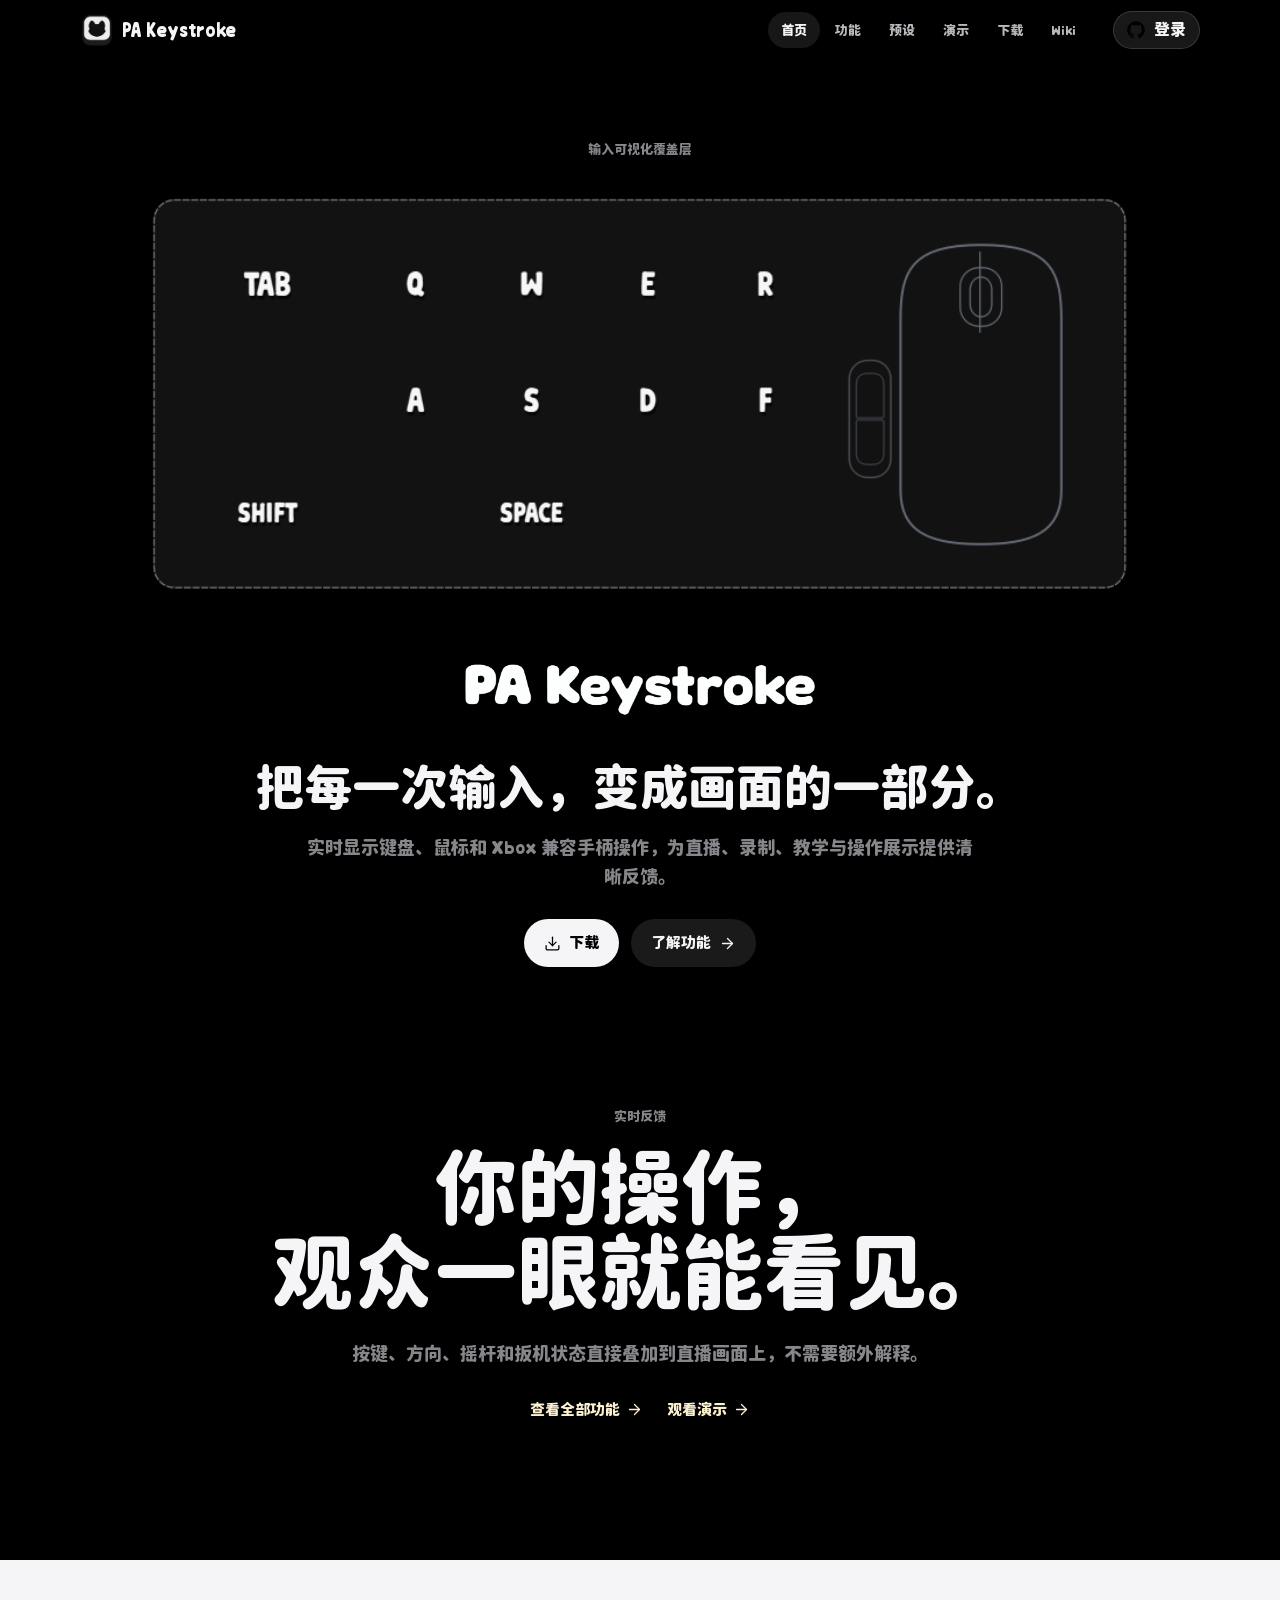
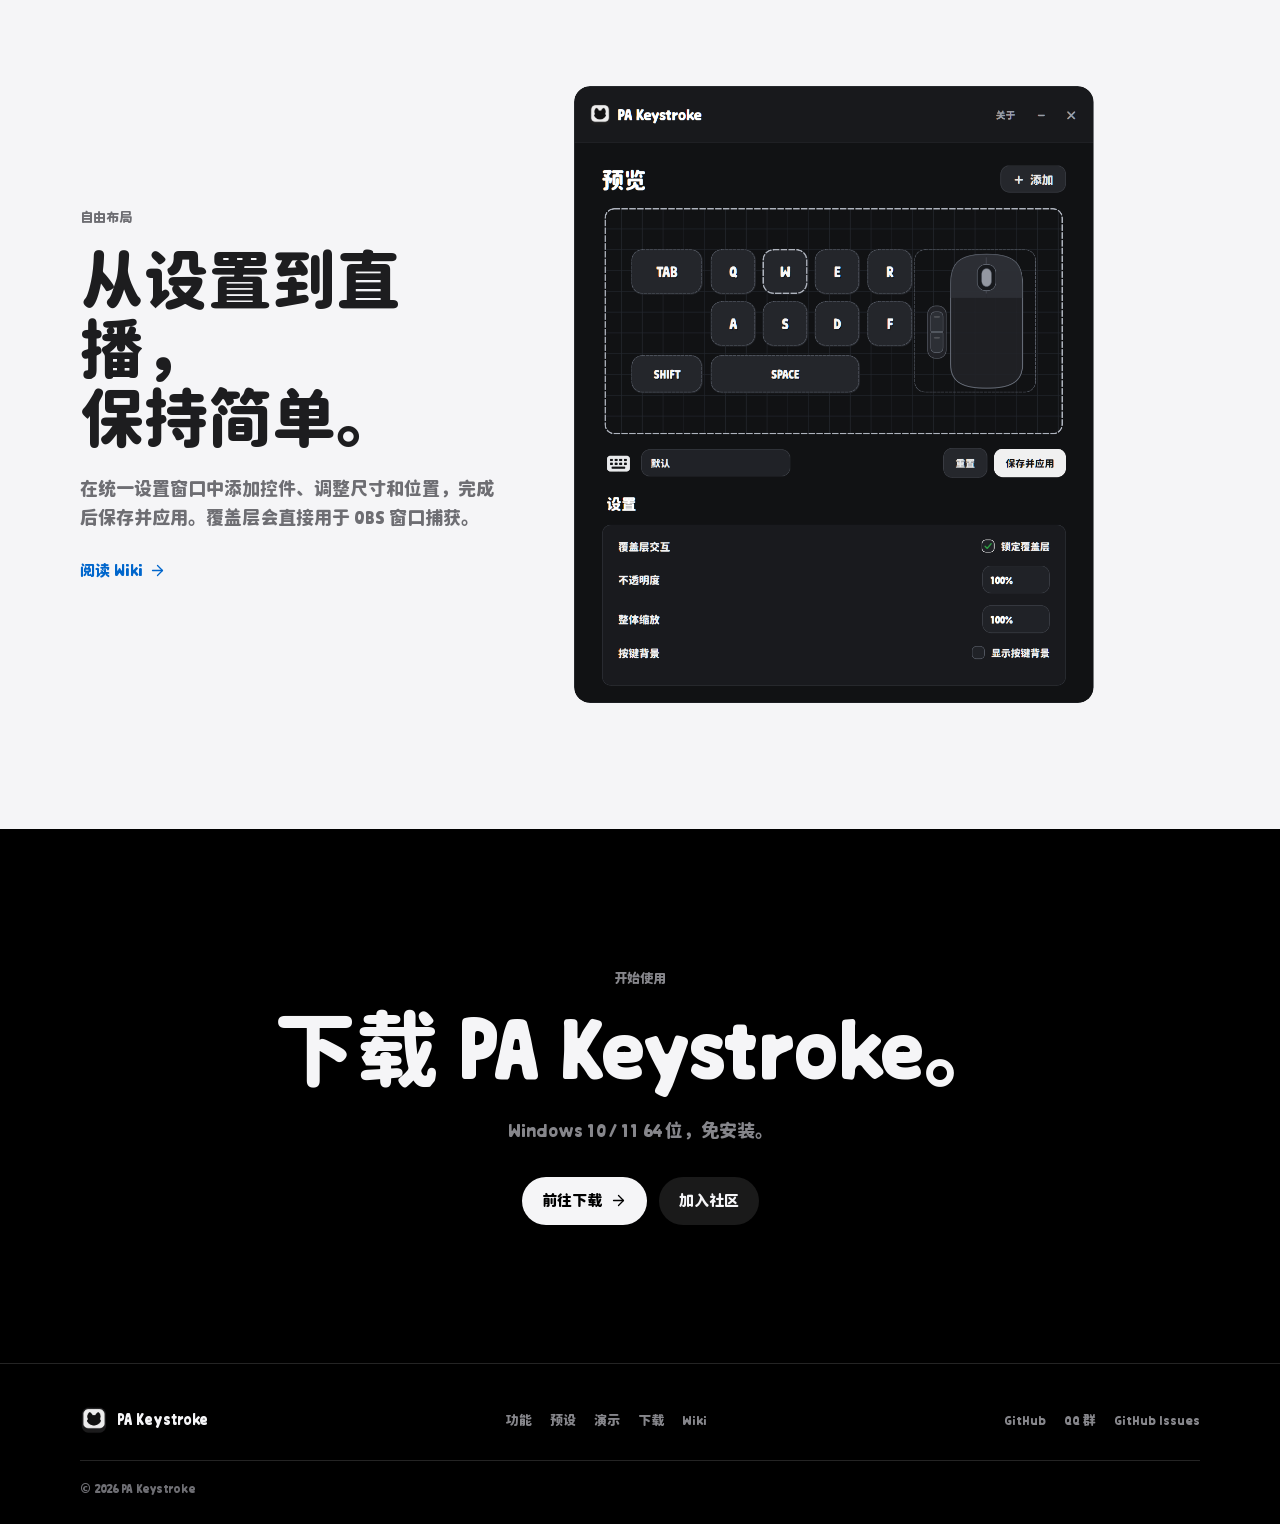
==== index.html @ 88877ea9 "fix:account-selection-and-mobile-menu" ====
<!doctype html>
<html lang="zh-CN">
<head>
  <meta charset="utf-8">
  <meta name="viewport" content="width=device-width, initial-scale=1">
  <meta name="theme-color" content="#000000">
  <meta name="color-scheme" content="dark">
  <meta name="description" content="PA Keystroke 是一款输入可视化覆盖层工具，实时显示键盘、鼠标和 Xbox 兼容手柄操作。">
  <meta name="keywords" content="PA Keystroke,按键显示,输入可视化,OBS,手柄显示,键盘显示">
  <meta property="og:type" content="website">
  <meta property="og:title" content="PA Keystroke">
  <meta property="og:description" content="把每一次输入，变成画面的一部分。">
  <meta property="og:url" content="https://pa-keystroke.github.io/PA-Keystroke-Web/">
  <meta property="og:image" content="https://pa-keystroke.github.io/PA-Keystroke-Web/assets/screenshots/02-overlay-keyboard.png">
  <title>PA Keystroke</title>
  <link rel="canonical" href="https://pa-keystroke.github.io/PA-Keystroke-Web/">
  <link rel="icon" type="image/png" href="assets/brand/icon.png">
  <link rel="preload" href="assets/fonts/LetsParty-Bold.woff2" as="font" type="font/woff2" crossorigin>
  <link rel="preload" as="image" href="assets/brand/text.png">
  <link rel="stylesheet" href="assets/styles.css?v=20261001-6">
  <link rel="stylesheet" href="assets/auth-header.css?v=20261002-3">
  <script src="assets/vendor/lucide.min.js" defer></script>
  <script src="assets/vendor/supabase.js?v=20261001-3" defer></script>
  <script src="assets/supabase-config.js?v=20261001-4" defer></script>
  <script src="assets/preset-store.js?v=20261002-2" defer></script>
  <script src="assets/auth-header.js?v=20261002-3" defer></script>
  <script src="assets/main.js?v=20261001-4" defer></script>
</head>
<body data-page="home">
  <a class="skip-link" href="#main">跳到主要内容</a>

  <header class="site-header" data-header>
    <div class="container header-inner">
      <a class="brand" href="index.html" aria-label="PA Keystroke 首页">
        <img class="brand-icon" src="assets/brand/icon.png" alt="" width="34" height="34">
        <span class="brand-text">PA Keystroke</span>
      </a>
      <nav class="site-nav" id="site-nav" aria-label="主导航" data-nav>
        <a href="index.html" aria-current="page">首页</a>
        <a href="features.html">功能</a>
        <a href="presets.html">预设</a>
        <a href="demo.html">演示</a>
        <a href="download.html">下载</a>
        <a href="wiki.html">Wiki</a>
      </nav>
      <div class="header-actions">
        <button class="nav-toggle" type="button" aria-expanded="false" aria-controls="site-nav" data-nav-toggle>
          <i data-lucide="menu" aria-hidden="true"></i>
          <span class="sr-only">打开导航</span>
        </button>
      </div>
    </div>
  </header>

  <main id="main">
    <section class="home-hero">
      <div class="container home-hero-copy" data-reveal-group>
        <p class="eyebrow reveal">输入可视化覆盖层</p>
        <div class="product-image-wrap reveal">
          <img class="home-product-image" src="assets/screenshots/02-overlay-keyboard.png" alt="PA Keystroke 键盘输入覆盖层" width="844" height="340">
        </div>
        <h1 class="reveal">
          <span class="sr-only">PA Keystroke</span>
          <img src="assets/brand/text.png" alt="" width="430" height="99" aria-hidden="true">
        </h1>
        <p class="hero-subtitle reveal">把每一次输入，变成画面的一部分。</p>
        <p class="hero-description reveal">实时显示键盘、鼠标和 Xbox 兼容手柄操作，为直播、录制、教学与操作展示提供清晰反馈。</p>
        <div class="hero-actions reveal">
          <a class="button button-primary" href="https://github.com/PA-Keystroke/PA-Keystroke-Releases/releases/latest/download/PA-Keystroke.exe">
            <i data-lucide="download" aria-hidden="true"></i>
            下载
          </a>
          <a class="button button-secondary" href="features.html">
            了解功能
            <i data-lucide="arrow-right" aria-hidden="true"></i>
          </a>
        </div>
      </div>
    </section>

    <section class="statement">
      <div class="container statement-inner" data-reveal-group>
        <p class="section-label reveal">实时反馈</p>
        <h2 class="reveal">你的操作，<br>观众一眼就能看见。</h2>
        <p class="reveal">按键、方向、摇杆和扳机状态直接叠加到直播画面上，不需要额外解释。</p>
        <div class="text-links reveal">
          <a href="features.html">查看全部功能 <i data-lucide="arrow-right" aria-hidden="true"></i></a>
          <a href="demo.html">观看演示 <i data-lucide="arrow-right" aria-hidden="true"></i></a>
        </div>
      </div>
    </section>

    <section class="editorial">
      <div class="container editorial-grid" data-reveal-group>
        <div class="editorial-copy">
          <p class="section-label reveal">自由布局</p>
          <h2 class="reveal">从设置到直播，<br>保持简单。</h2>
          <p class="reveal">在统一设置窗口中添加控件、调整尺寸和位置，完成后保存并应用。覆盖层会直接用于 OBS 窗口捕获。</p>
          <a class="text-link reveal" href="wiki.html">阅读 Wiki <i data-lucide="arrow-right" aria-hidden="true"></i></a>
        </div>
        <div class="editorial-media reveal">
          <img src="assets/screenshots/01-main-window.png" alt="PA Keystroke 设置窗口" width="1000" height="1187" loading="lazy">
        </div>
      </div>
    </section>

    <section class="closing">
      <div class="container closing-inner" data-reveal-group>
        <p class="section-label reveal">开始使用</p>
        <h2 class="reveal">下载 PA Keystroke。</h2>
        <p class="reveal">Windows 10 / 11 64 位，免安装。</p>
        <div class="hero-actions reveal">
          <a class="button button-primary" href="download.html">
            前往下载
            <i data-lucide="arrow-right" aria-hidden="true"></i>
          </a>
          <a class="button button-secondary" href="http://qm.qq.com/cgi-bin/qm/qr?_wv=1027&amp;k=&amp;group_code=85121371" target="_blank" rel="noreferrer">加入社区</a>
        </div>
      </div>
    </section>
  </main>

  <footer class="site-footer">
    <div class="container footer-main">
      <a class="footer-brand" href="index.html">
        <img src="assets/brand/icon.png" alt="" width="28" height="28">
        <span>PA Keystroke</span>
      </a>
      <nav class="footer-nav" aria-label="页脚导航">
        <a href="features.html">功能</a>
        <a href="presets.html">预设</a>
        <a href="demo.html">演示</a>
        <a href="download.html">下载</a>
        <a href="wiki.html">Wiki</a>
      </nav>
      <div class="footer-contact" aria-label="联系与项目">
        <a href="https://github.com/PA-Keystroke/PA-Keystroke-Releases" target="_blank" rel="noreferrer">GitHub</a>
        <a href="http://qm.qq.com/cgi-bin/qm/qr?_wv=1027&amp;k=&amp;group_code=85121371" target="_blank" rel="noreferrer">QQ 群</a>
        <a href="https://github.com/PA-Keystroke/PA-Keystroke-Releases/issues" target="_blank" rel="noreferrer">GitHub Issues</a>
      </div>
    </div>
    <div class="container footer-meta">
      <span>© <span data-current-year>2026</span> PA Keystroke</span>
    </div>
  </footer>

  <div class="toast" role="status" aria-live="polite" aria-atomic="true" data-toast></div>
</body>
</html>
---- assets/styles.css ----
@font-face {
  font-family: "LetsParty";
  src: url("fonts/LetsParty-Bold.woff2") format("woff2");
  font-style: normal;
  font-weight: 700;
  font-display: swap;
  unicode-range:
    U+0000-024F,
    U+1E00-1EFF,
    U+2000-206F,
    U+2070-209F,
    U+20A0-20CF,
    U+2100-214F,
    U+2190-21FF,
    U+2200-22FF,
    U+25A0-25FF,
    U+2600-26FF,
    U+2700-27BF;
}

@font-face {
  font-family: "ResourceHanRoundedCN-Heavy";
  src: url("fonts/ResourceHanRoundedCN-Heavy.woff2?v=20261001-2") format("woff2");
  font-style: normal;
  font-display: swap;
  unicode-range:
    U+2E80-2FFF,
    U+3000-303F,
    U+3040-30FF,
    U+3100-312F,
    U+31A0-31BF,
    U+31F0-31FF,
    U+3400-4DBF,
    U+4E00-9FFF,
    U+F900-FAFF,
    U+FF00-FFEF;
}

:root {
  --black: #000000;
  --near-black: #080808;
  --surface: #141414;
  --surface-soft: #1c1c1e;
  --white: #f5f5f7;
  --ink: #1d1d1f;
  --muted-dark: #86868b;
  --muted-light: #6e6e73;
  --line-dark: rgba(255, 255, 255, 0.14);
  --line-light: rgba(0, 0, 0, 0.12);
  --accent: #fcf0d0;
  --window-radius: 16px;
  --radius: var(--window-radius);
  --header-height: 60px;
  --container: 1120px;
  --font-zh: "LetsParty", "ResourceHanRoundedCN-Heavy", sans-serif;
  --font-en: "LetsParty", "ResourceHanRoundedCN-Heavy", sans-serif;
  --font-mono: "LetsParty", "ResourceHanRoundedCN-Heavy", sans-serif;
}

*,
*::before,
*::after {
  box-sizing: border-box;
}

html {
  scroll-behavior: smooth;
  scroll-padding-top: calc(var(--header-height) + 24px);
}

body {
  margin: 0;
  min-width: 320px;
  background: var(--black);
  color: var(--white);
  font-family: var(--font-zh);
  font-size: 16px;
  line-height: 1.62;
  font-synthesis: none;
  text-rendering: optimizeLegibility;
  -webkit-font-smoothing: antialiased;
  -webkit-user-select: none;
  user-select: none;
  -webkit-touch-callout: none;
  overflow-x: clip;
}

.js body {
  opacity: 0;
  transition: opacity 240ms ease;
}

.js body.page-visible {
  opacity: 1;
}

.js body.page-leaving {
  opacity: 0;
  transition-duration: 170ms;
}

body.lightbox-open {
  overflow: hidden;
}

body.dialog-open {
  overflow: hidden;
  padding-right: var(--dialog-scrollbar-gutter, 0px);
}

img,
video {
  display: block;
  max-width: 100%;
}

img {
  border-radius: var(--window-radius);
  -webkit-user-drag: none;
}

.brand-icon,
.footer-brand img,
.community-menu-icon,
.download-page-icon {
  border-radius: 0;
}

button,
input,
textarea,
select {
  font: inherit;
}

a {
  color: inherit;
  text-decoration: none;
}

button {
  color: inherit;
}

code,
pre {
  font-family: var(--font-mono);
}

code {
  font-size: 0.92em;
  overflow-wrap: anywhere;
}

::selection {
  background: var(--accent);
  color: var(--ink);
}

:focus-visible {
  outline: 2px solid var(--accent);
  outline-offset: 3px;
}

.container {
  width: min(calc(100% - 40px), var(--container));
  margin-inline: auto;
}

.sr-only {
  position: absolute;
  width: 1px;
  height: 1px;
  padding: 0;
  margin: -1px;
  overflow: hidden;
  clip: rect(0, 0, 0, 0);
  white-space: nowrap;
  border: 0;
}

.skip-link {
  position: fixed;
  top: 12px;
  left: 12px;
  z-index: 1000;
  padding: 10px 14px;
  border-radius: 999px;
  background: var(--white);
  color: var(--black);
  font-weight: 700;
  transform: translateY(-160%);
  transition: transform 160ms ease;
}

.skip-link:focus {
  transform: translateY(0);
}

.site-header {
  position: sticky;
  top: 0;
  z-index: 100;
  min-height: var(--header-height);
  background: rgba(0, 0, 0, 0.78);
  -webkit-backdrop-filter: saturate(150%) blur(22px);
  backdrop-filter: saturate(150%) blur(22px);
  transition:
    height 420ms cubic-bezier(0.22, 1, 0.36, 1),
    background 180ms ease,
    border-color 180ms ease;
}

.site-header.is-scrolled {
  background: rgba(0, 0, 0, 0.78);
}

.header-inner {
  min-height: var(--header-height);
  display: flex;
  align-items: center;
  justify-content: space-between;
  gap: 24px;
}

.brand {
  min-width: 0;
  display: inline-flex;
  align-items: center;
  gap: 8px;
}

.brand-icon {
  width: 34px;
  height: 34px;
  object-fit: contain;
}

.brand-text {
  color: var(--white);
  font-family: var(--font-en);
  font-size: 19px;
  white-space: nowrap;
}

.header-actions {
  display: none;
  align-items: center;
  gap: 2px;
}

.header-actions .nav-toggle {
  margin-left: 6px;
}

.site-nav {
  display: flex;
  align-items: center;
  gap: 2px;
  margin-left: auto;
}

.site-nav > a,
.site-nav > .nav-dropdown > .nav-link,
.header-actions .header-github-link {
  min-height: 36px;
  display: inline-flex;
  align-items: center;
  justify-content: center;
  padding: 0 13px;
  border-radius: 999px;
  color: #b8b8bd;
  font-size: 13px;
  transition: color 160ms ease, background 160ms ease;
}

.site-nav > .nav-dropdown > .nav-link {
  border: 0;
  background: transparent;
  cursor: pointer;
}

.header-actions .header-github-link {
  cursor: pointer;
}

.site-nav > a:hover,
.site-nav > a[aria-current="page"],
.site-nav > .nav-dropdown > .nav-link:hover,
.site-nav > .nav-dropdown > .nav-link[aria-expanded="true"],
.header-actions .header-github-link:hover {
  color: var(--white);
  background: rgba(255, 255, 255, 0.09);
}

.nav-dropdown {
  position: relative;
  display: flex;
  align-items: center;
}

.nav-link svg {
  width: 14px;
  height: 14px;
  margin-left: 3px;
}

.community-menu {
  position: absolute;
  top: calc(100% + 12px);
  right: 0;
  z-index: 130;
  width: 264px;
  padding: 8px;
  border: 1px solid var(--line-dark);
  border-radius: 16px;
  background: rgba(28, 28, 30, 0.98);
  box-shadow: 0 24px 70px rgba(0, 0, 0, 0.48);
  backdrop-filter: blur(22px);
}

.community-menu[hidden] {
  display: none;
}

.community-menu a {
  display: flex;
  align-items: center;
  gap: 12px;
  padding: 11px;
  border-radius: 11px;
  color: var(--white);
}

.community-menu a:hover,
.community-menu a:focus-visible {
  background: rgba(255, 255, 255, 0.08);
}

.community-menu a > span:last-child {
  min-width: 0;
  display: flex;
  flex-direction: column;
}

.community-menu strong {
  font-size: 14px;
}

.community-menu small {
  color: var(--muted-dark);
  font-size: 12px;
}

.community-menu-mark,
.community-menu-icon {
  width: 32px;
  height: 32px;
  display: inline-flex;
  align-items: center;
  justify-content: center;
  flex: 0 0 auto;
  border-radius: 9px;
  background: rgba(255, 255, 255, 0.1);
}

.community-menu-mark {
  font-family: var(--font-en);
  font-size: 10px;
}

.community-menu-icon {
  padding: 7px;
}

.button svg,
.text-link svg,
.text-links svg {
  width: 17px;
  height: 17px;
  flex: 0 0 auto;
}

.nav-toggle {
  position: relative;
  display: none;
  width: 38px;
  height: 38px;
  align-items: center;
  justify-content: center;
  border: 1px solid var(--line-dark);
  border-radius: 999px;
  background: rgba(255, 255, 255, 0.06);
  color: var(--white);
  cursor: pointer;
}

.nav-toggle svg {
  width: 18px;
  height: 18px;
  transition: opacity 180ms ease, transform 220ms cubic-bezier(0.22, 1, 0.36, 1);
}

.nav-toggle::before,
.nav-toggle::after {
  content: "";
  position: absolute;
  top: 50%;
  left: 50%;
  width: 16px;
  height: 1.5px;
  border-radius: 999px;
  background: var(--white);
  opacity: 0;
  transform: translate(-50%, -50%);
  transition: opacity 180ms ease, transform 220ms cubic-bezier(0.22, 1, 0.36, 1), background 180ms ease;
}

.nav-toggle.is-open {
  border-color: var(--white);
  background: var(--white);
}

.nav-toggle.is-open svg {
  opacity: 0;
  transform: rotate(90deg);
}

.nav-toggle.is-open::before {
  opacity: 1;
  background: var(--black);
  transform: translate(-50%, -50%) rotate(45deg);
}

.nav-toggle.is-open::after {
  opacity: 1;
  background: var(--black);
  transform: translate(-50%, -50%) rotate(-45deg);
}

.button {
  min-height: 48px;
  display: inline-flex;
  align-items: center;
  justify-content: center;
  gap: 8px;
  padding: 0 20px;
  border: 0;
  border-radius: 999px;
  font-size: 15px;
  font-weight: 700;
  cursor: pointer;
  transition: background 160ms ease, color 160ms ease, transform 160ms ease;
}

.button:hover {
  transform: translateY(-1px);
}

.button-primary {
  background: var(--white);
  color: var(--black);
}

.button-primary:hover {
  background: var(--accent);
  color: var(--ink);
}

.button-secondary {
  background: rgba(255, 255, 255, 0.1);
  color: var(--white);
}

.button-secondary:hover {
  background: rgba(255, 255, 255, 0.16);
}

.button-large {
  min-height: 54px;
  padding-inline: 24px;
  font-size: 16px;
}

.hero-actions {
  display: flex;
  flex-wrap: wrap;
  align-items: center;
  justify-content: center;
  gap: 12px;
}

.eyebrow,
.section-label {
  margin: 0;
  color: var(--muted-dark);
  font-size: 13px;
  font-weight: 700;
}

.home-hero {
  padding: 78px 0 0;
  background: var(--black);
}

.home-hero-copy {
  display: flex;
  flex-direction: column;
  align-items: center;
  text-align: center;
}

.home-hero h1 {
  margin: 18px 0 0;
  line-height: 0;
}

.home-hero h1 img {
  width: min(430px, 86vw);
  height: auto;
}

.hero-subtitle {
  margin: 24px 0 0;
  color: var(--white);
  font-size: clamp(28px, 4vw, 48px);
  line-height: 1.18;
}

.hero-description {
  max-width: 680px;
  margin: 18px 0 0;
  color: var(--muted-dark);
  font-size: 18px;
}

.home-hero .hero-actions {
  margin-top: 28px;
}

.product-image-wrap {
  width: min(100%, 980px);
  margin: 38px 0 26px;
  display: flex;
  justify-content: center;
  overflow: hidden;
  border-radius: var(--window-radius);
}

.home-product-image {
  width: min(100%, 980px);
  height: auto;
  border-radius: inherit;
  clip-path: inset(0 round var(--window-radius));
}

.statement,
.closing {
  padding: 138px 0;
  background: var(--black);
  text-align: center;
}

.statement-inner,
.closing-inner {
  max-width: 900px;
}

.statement h2,
.closing h2 {
  margin: 18px 0 0;
  color: var(--white);
  font-size: clamp(42px, 7vw, 82px);
  line-height: 1.04;
}

.statement p:not(.section-label),
.closing p:not(.section-label) {
  max-width: 640px;
  margin: 24px auto 0;
  color: var(--muted-dark);
  font-size: 18px;
}

.text-links {
  display: flex;
  flex-wrap: wrap;
  justify-content: center;
  gap: 24px;
  margin-top: 30px;
}

.text-link,
.text-links a {
  display: inline-flex;
  align-items: center;
  gap: 6px;
  color: var(--accent);
  font-size: 15px;
  font-weight: 700;
}

.text-link:hover,
.text-links a:hover {
  color: var(--white);
}

.editorial {
  padding: 126px 0;
  background: var(--white);
  color: var(--ink);
}

.editorial-grid {
  display: grid;
  grid-template-columns: minmax(0, 0.8fr) minmax(420px, 1.2fr);
  align-items: center;
  gap: 76px;
}

.editorial h2 {
  margin: 18px 0 0;
  color: var(--ink);
  font-size: clamp(40px, 5vw, 64px);
  line-height: 1.08;
}

.editorial p:not(.section-label) {
  margin: 22px 0 0;
  color: var(--muted-light);
  font-size: 18px;
}

.editorial .section-label {
  color: var(--muted-light);
}

.editorial .text-link {
  margin-top: 26px;
  color: #0066cc;
}

.editorial-media {
  width: min(100%, 520px);
  display: flex;
  justify-content: center;
  overflow: hidden;
  border-radius: var(--window-radius);
}

.editorial-media img {
  width: 100%;
  height: auto;
  border-radius: var(--window-radius);
  clip-path: inset(0 round var(--window-radius));
}

.closing .hero-actions {
  margin-top: 32px;
}

.site-footer {
  padding: 42px 0 26px;
  border-top: 1px solid var(--line-dark);
  background: var(--black);
  color: var(--white);
}

.footer-main,
.footer-meta {
  display: flex;
  align-items: center;
  justify-content: space-between;
  gap: 28px;
}

.footer-brand {
  display: inline-flex;
  align-items: center;
  gap: 9px;
  font-family: var(--font-en);
  font-size: 15px;
}

.footer-nav {
  display: flex;
  flex-wrap: wrap;
  gap: 18px;
}

.footer-nav a {
  color: var(--muted-dark);
  font-size: 13px;
}

.footer-nav a:hover {
  color: var(--white);
}

.footer-contact {
  display: flex;
  flex-wrap: wrap;
  gap: 18px;
}

.footer-contact a {
  color: var(--muted-dark);
  font-size: 13px;
}

.footer-contact a:hover {
  color: var(--white);
}

.footer-meta {
  margin-top: 26px;
  padding-top: 18px;
  border-top: 1px solid var(--line-dark);
  color: #6e6e73;
  font-size: 12px;
}

/* Inner pages */
.page-hero {
  padding: 104px 0 92px;
  background: var(--black);
  text-align: center;
}

.page-hero-inner {
  max-width: 880px;
}

.page-hero h1 {
  margin: 16px 0 0;
  color: var(--white);
  font-size: clamp(48px, 7vw, 82px);
  line-height: 1.04;
}

.page-hero p:not(.section-label) {
  max-width: 680px;
  margin: 22px auto 0;
  color: var(--muted-dark);
  font-size: 20px;
}

.page-hero .hero-actions {
  margin-top: 32px;
}

.error-hero {
  min-height: calc(100vh - var(--header-height));
  display: flex;
  align-items: center;
}

.error-hero .page-hero-inner {
  width: 100%;
  margin-inline: auto;
}

.error-illustration {
  width: min(430px, 84vw);
  height: auto;
  margin: 0 auto;
  opacity: 0.96;
}

.error-hero .section-label {
  margin-top: 22px;
}

.error-hero h1 {
  margin-top: 10px;
}

.page-section {
  padding: 120px 0;
  background: var(--black);
}

.page-section.light {
  background: var(--white);
  color: var(--ink);
}

.page-section.light .section-label,
.page-section.light p {
  color: var(--muted-light);
}

.page-section.light h2,
.page-section.light h3 {
  color: var(--ink);
}

.section-intro {
  max-width: 760px;
  margin-bottom: 64px;
}

.section-intro.center {
  margin-inline: auto;
  text-align: center;
}

.section-intro h2 {
  margin: 14px 0 0;
  color: var(--white);
  font-size: clamp(38px, 5vw, 60px);
  line-height: 1.08;
}

.section-intro p {
  margin: 18px 0 0;
  color: var(--muted-dark);
  font-size: 18px;
}

.feature-block {
  display: grid;
  grid-template-columns: minmax(0, 0.85fr) minmax(360px, 1.15fr);
  align-items: center;
  gap: 72px;
  padding: 86px 0;
  border-top: 1px solid var(--line-dark);
}

.feature-block:first-of-type {
  border-top: 0;
}

.feature-block.reverse .feature-copy {
  order: 2;
}

.feature-block.reverse .feature-media {
  order: 1;
}

.feature-copy h3 {
  margin: 14px 0 0;
  color: var(--white);
  font-size: clamp(34px, 4.5vw, 54px);
  line-height: 1.08;
}

.feature-copy p {
  margin: 20px 0 0;
  color: var(--muted-dark);
  font-size: 18px;
}

.feature-list {
  display: grid;
  gap: 10px;
  margin: 24px 0 0;
  padding: 0;
  list-style: none;
}

.feature-list li {
  display: flex;
  align-items: flex-start;
  gap: 10px;
  color: #c9c9ce;
}

.feature-list li::before {
  content: "";
  width: 6px;
  height: 6px;
  flex: 0 0 auto;
  margin-top: 10px;
  border-radius: 50%;
  background: var(--accent);
}

.feature-media {
  display: flex;
  align-items: center;
  justify-content: center;
  min-height: 480px;
  overflow: hidden;
  border: 0;
  border-radius: var(--window-radius);
  background: transparent;
}

.feature-media img {
  width: 100%;
  height: auto;
  border-radius: var(--window-radius);
  clip-path: inset(0 round var(--window-radius));
}

.feature-block.compact-media .feature-media {
  min-height: 360px;
}

/* Demo */
.demo-switcher {
  display: flex;
  justify-content: center;
  gap: 4px;
  margin-bottom: 34px;
  padding: 4px;
  border: 1px solid var(--line-dark);
  border-radius: 999px;
  width: fit-content;
  margin-inline: auto;
}

.demo-switcher button {
  min-height: 40px;
  display: inline-flex;
  align-items: center;
  gap: 8px;
  padding: 0 18px;
  border: 0;
  border-radius: 999px;
  background: transparent;
  color: var(--muted-dark);
  cursor: pointer;
}

.demo-switcher button.is-active {
  background: var(--white);
  color: var(--black);
}

.demo-piece {
  overflow: hidden;
  border: 1px solid var(--line-dark);
  border-radius: 16px;
  background: var(--near-black);
}

.demo-piece video {
  width: 100%;
  aspect-ratio: 16 / 9;
  background: #000;
  object-fit: contain;
  pointer-events: none;
}

.demo-piece-copy {
  display: flex;
  flex-direction: column;
  align-items: center;
  gap: 10px;
  padding: 28px 30px 32px;
  text-align: center;
}

.demo-piece-copy h3 {
  margin: 0;
  color: var(--white);
  font-size: 20px;
}

.demo-piece-copy p {
  max-width: 620px;
  margin: 0;
  color: var(--muted-dark);
}

/* Download */
.download-action {
  display: flex;
  flex-direction: column;
  align-items: center;
  gap: 22px;
}

.download-page-icon {
  width: 112px;
  height: 112px;
  margin-bottom: -6px;
  object-fit: contain;
}

.release-facts {
  position: relative;
  display: flex;
  flex-wrap: wrap;
  justify-content: center;
  gap: 10px 26px;
  color: var(--muted-dark);
  font-size: 14px;
}

.release-facts.is-loading > * {
  visibility: hidden;
}

.release-facts.is-loading::after {
  content: "";
  position: absolute;
  top: 50%;
  left: 50%;
  width: min(260px, 90%);
  height: 18px;
  border-radius: 999px;
  background:
    linear-gradient(
      90deg,
      rgba(255, 255, 255, 0.055) 25%,
      rgba(255, 255, 255, 0.12) 37%,
      rgba(255, 255, 255, 0.055) 63%
    );
  background-size: 400% 100%;
  animation: ui-skeleton-shimmer 1.45s ease infinite;
  transform: translate(-50%, -50%);
}

.release-facts strong {
  color: var(--white);
}

.release-notes {
  width: min(100%, 680px);
  margin-top: 28px;
  padding: 0 20px;
  border: 1px solid var(--line-dark);
  border-radius: 14px;
  background: rgba(255, 255, 255, 0.035);
  text-align: left;
}

.release-notes summary {
  min-height: 58px;
  display: grid;
  grid-template-columns: minmax(0, 1fr) auto 20px;
  align-items: center;
  gap: 12px;
  cursor: pointer;
  list-style: none;
}

.release-notes summary::-webkit-details-marker {
  display: none;
}

.release-notes summary > span:first-child {
  color: var(--white);
  font-weight: 700;
}

.release-notes summary > span:nth-child(2) {
  color: var(--muted-dark);
  font-family: var(--font-mono);
  font-size: 12px;
}

.release-notes summary svg {
  width: 17px;
  height: 17px;
  color: var(--muted-dark);
  transition: transform 180ms ease;
}

.release-notes.is-loading [data-release-notes-version] {
  color: transparent;
  border-radius: 999px;
  background:
    linear-gradient(
      90deg,
      rgba(255, 255, 255, 0.055) 25%,
      rgba(255, 255, 255, 0.12) 37%,
      rgba(255, 255, 255, 0.055) 63%
    );
  background-size: 400% 100%;
  animation: ui-skeleton-shimmer 1.45s ease infinite;
}

.release-notes[open] summary svg {
  transform: rotate(180deg);
}

.release-notes-body {
  padding: 18px 0 22px;
  border-top: 1px solid var(--line-dark);
  color: #c9c9ce;
}

.release-notes-body h4 {
  margin: 0 0 12px;
  color: var(--white);
  font-size: 16px;
}

.release-notes-body p {
  margin: 18px 0 8px;
  color: var(--white);
}

.release-notes-body ul {
  display: grid;
  gap: 7px;
  margin: 0;
  padding-left: 20px;
}

.release-notes-body li {
  color: var(--muted-dark);
}

.spec-row {
  display: grid;
  grid-template-columns: repeat(3, minmax(0, 1fr));
  gap: 0;
  border-top: 1px solid var(--line-light);
  border-bottom: 1px solid var(--line-light);
}

.spec-row article {
  padding: 34px 26px;
  border-right: 1px solid var(--line-light);
}

.spec-row article:last-child {
  border-right: 0;
}

.spec-row strong {
  display: block;
  color: var(--ink);
  font-size: 20px;
}

.spec-row p {
  margin: 10px 0 0;
  color: var(--muted-light);
}

.download-steps {
  max-width: 780px;
  margin: 72px auto 0;
}

.download-warning {
  max-width: 780px;
  margin: 42px auto 0;
  padding: 20px 22px;
  border: 1px solid var(--line-light);
  border-radius: 14px;
  color: var(--muted-light);
}

/* Community */
.community-number {
  margin: 18px 0 0;
  color: var(--white);
  font-family: var(--font-en);
  font-size: clamp(70px, 14vw, 168px);
  line-height: 0.95;
  text-align: center;
}

.community-copy {
  max-width: 720px;
  margin: 26px auto 0;
  color: var(--muted-dark);
  font-size: 20px;
  text-align: center;
}

.community-actions,
.feedback-actions {
  display: flex;
  flex-wrap: wrap;
  justify-content: center;
  gap: 12px;
  margin-top: 32px;
}

/* Wiki */
body[data-page="wiki"] {
  background: var(--white);
  color: var(--ink);
}

.wiki-hero {
  padding: 70px 0 64px;
  border-bottom: 1px solid var(--line-light);
  background: var(--white);
}

.breadcrumbs {
  display: flex;
  align-items: center;
  gap: 7px;
  margin-bottom: 28px;
  color: var(--muted-light);
  font-size: 13px;
}

.breadcrumbs svg {
  width: 14px;
  height: 14px;
}

.wiki-hero-grid {
  display: grid;
  grid-template-columns: minmax(0, 1fr);
  align-items: end;
  gap: 40px;
}

.wiki-hero h1 {
  margin: 12px 0 0;
  color: var(--ink);
  font-size: clamp(48px, 7vw, 78px);
  line-height: 1.04;
}

.wiki-hero p:not(.section-kicker) {
  max-width: 700px;
  margin: 20px 0 0;
  color: var(--muted-light);
  font-size: 18px;
}

.wiki-hero .section-kicker,
.wiki-section .section-kicker {
  color: var(--muted-light);
}

[data-page="wiki"] .button-primary {
  background: var(--ink);
  color: var(--white);
}

[data-page="wiki"] .button-secondary {
  background: rgba(0, 0, 0, 0.06);
  color: var(--ink);
}

.wiki-shell {
  display: grid;
  grid-template-columns: 230px minmax(0, 1fr);
  align-items: start;
  gap: 72px;
  padding: 72px 0 110px;
}

.wiki-sidebar-inner {
  position: sticky;
  top: calc(var(--header-height) + 24px);
  padding-right: 0;
}

.wiki-sidebar {
  align-self: stretch;
}

.wiki-nav {
  display: flex;
  flex-direction: column;
  gap: 1px;
  border-left: 1px solid var(--line-light);
  padding-left: 16px;
}

.wiki-nav a {
  padding: 7px 0;
  color: var(--muted-light);
  font-size: 14px;
}

.wiki-nav a:hover,
.wiki-nav a.is-active {
  color: var(--ink);
}

.wiki-mobile-toggle {
  display: none;
}

.wiki-content {
  min-width: 0;
  max-width: 820px;
}

.wiki-section {
  scroll-margin-top: calc(var(--header-height) + 24px);
  margin-bottom: 72px;
  padding-bottom: 68px;
  border-bottom: 1px solid var(--line-light);
}

.wiki-section:last-child {
  margin-bottom: 0;
  border-bottom: 0;
}

.wiki-section h2 {
  margin: 8px 0 22px;
  color: var(--ink);
  font-size: clamp(34px, 5vw, 50px);
  line-height: 1.08;
}

.wiki-section h3 {
  margin: 38px 0 12px;
  color: var(--ink);
  font-size: 22px;
}

.wiki-section p {
  margin: 0 0 18px;
  color: #424245;
  font-size: 16px;
}

.wiki-section a:not(.button) {
  color: #0066cc;
  text-decoration: underline;
  text-underline-offset: 3px;
}

.step-list,
.plain-steps {
  margin: 0;
  padding: 0;
  list-style: none;
}

.step-list {
  display: grid;
  gap: 0;
  border-top: 1px solid var(--line-light);
}

.step-list li {
  display: flex;
  align-items: flex-start;
  gap: 18px;
  padding: 20px 0;
  border-bottom: 1px solid var(--line-light);
}

.step-list li > span {
  width: 28px;
  height: 28px;
  display: inline-flex;
  align-items: center;
  justify-content: center;
  flex: 0 0 auto;
  border-radius: 50%;
  background: var(--ink);
  color: var(--white);
  font-family: var(--font-en);
  font-size: 13px;
}

.step-list strong {
  display: block;
  margin-bottom: 3px;
  color: var(--ink);
}

.step-list p {
  margin: 0;
  color: var(--muted-light);
  font-size: 14px;
}

.plain-steps {
  display: grid;
  gap: 9px;
  padding-left: 22px;
  list-style: decimal;
}

.plain-steps li {
  color: #424245;
}

.wiki-media {
  overflow: hidden;
  margin: 30px 0;
  border: 1px solid var(--line-light);
  border-radius: var(--window-radius);
  background: #e8e8ed;
}

.image-zoom {
  width: 100%;
  display: block;
  padding: 0;
  border: 0;
  background: transparent;
  cursor: zoom-in;
}

.wiki-media img {
  width: 100%;
  height: auto;
  border-radius: var(--window-radius);
  clip-path: inset(0 round var(--window-radius));
}

.wiki-media figcaption {
  padding: 12px 16px;
  border-top: 1px solid var(--line-light);
  color: var(--muted-light);
  font-size: 13px;
}

.wiki-media-small,
.wiki-media-portrait {
  max-width: 560px;
}

.mode-grid {
  display: grid;
  grid-template-columns: repeat(3, minmax(0, 1fr));
  gap: 0;
  margin: 26px 0;
  border-top: 1px solid var(--line-light);
  border-bottom: 1px solid var(--line-light);
}

.mode-grid article {
  padding: 24px 20px;
  border-right: 1px solid var(--line-light);
}

.mode-grid article:last-child {
  border-right: 0;
}

.mode-grid svg {
  width: 22px;
  height: 22px;
}

.mode-grid h3 {
  margin-top: 16px;
  font-size: 18px;
}

.shortcut-table,
.file-list {
  overflow: hidden;
  border-top: 1px solid var(--line-light);
  border-bottom: 1px solid var(--line-light);
}

.shortcut-table > div,
.file-list > div {
  display: grid;
  grid-template-columns: minmax(170px, 0.6fr) minmax(0, 1fr);
  gap: 20px;
  padding: 15px 0;
  border-bottom: 1px solid var(--line-light);
}

.shortcut-table > div:last-child,
.file-list > div:last-child {
  border-bottom: 0;
}

.shortcut-table strong {
  color: var(--ink);
}

.shortcut-table span,
.file-list span {
  color: var(--muted-light);
}

.file-list code {
  color: var(--ink);
}

.tag-list {
  display: flex;
  flex-wrap: wrap;
  gap: 8px;
  margin: 18px 0 22px;
}

.tag-list span {
  padding: 6px 10px;
  border: 1px solid var(--line-light);
  border-radius: 999px;
  color: #424245;
  font-family: var(--font-mono);
  font-size: 12px;
}

.two-column-list {
  display: grid;
  grid-template-columns: repeat(2, minmax(0, 1fr));
  gap: 34px;
  margin-top: 22px;
}

.two-column-list strong {
  display: block;
  margin-bottom: 10px;
  color: var(--ink);
}

.plain-list {
  display: grid;
  gap: 9px;
  margin: 0;
  padding: 0;
  list-style: none;
}

.plain-list li {
  position: relative;
  padding-left: 17px;
  color: #424245;
}

.plain-list li::before {
  content: "";
  position: absolute;
  top: 0.72em;
  left: 0;
  width: 5px;
  height: 5px;
  border-radius: 50%;
  background: var(--muted-light);
}

pre {
  overflow: auto;
  margin: 18px 0;
  padding: 17px;
  border-radius: 14px;
  background: var(--ink);
}

pre code {
  color: var(--white);
}

.faq-list {
  display: grid;
  border-top: 1px solid var(--line-light);
}

.faq-list details {
  border-bottom: 1px solid var(--line-light);
}

.faq-list summary {
  position: relative;
  padding: 20px 44px 20px 0;
  color: var(--ink);
  font-weight: 700;
  cursor: pointer;
  list-style: none;
}

.faq-list summary::-webkit-details-marker {
  display: none;
}

.faq-list summary::after {
  content: "+";
  position: absolute;
  top: 50%;
  right: 4px;
  font-size: 22px;
  transform: translateY(-50%);
}

.faq-list details[open] summary::after {
  content: "−";
}

.faq-list details p {
  padding: 0 40px 20px 0;
  color: var(--muted-light);
}

.wiki-note,
.wiki-warning {
  margin-top: 24px;
  padding: 18px 20px;
  border-left: 2px solid var(--muted-light);
  color: var(--muted-light);
}

/* Skeleton loading */
.ui-skeleton {
  display: block;
  border-radius: 7px;
  background:
    linear-gradient(
      90deg,
      rgba(255, 255, 255, 0.055) 25%,
      rgba(255, 255, 255, 0.12) 37%,
      rgba(255, 255, 255, 0.055) 63%
    );
  background-size: 400% 100%;
  animation: ui-skeleton-shimmer 1.45s ease infinite;
}

.ui-skeleton-line {
  width: 100%;
  height: 13px;
}

.ui-skeleton-chip {
  width: 74px;
  height: 26px;
  border-radius: 999px;
}

.ui-skeleton-avatar {
  width: 28px;
  height: 28px;
  border-radius: 50%;
}

@keyframes ui-skeleton-shimmer {
  0% {
    background-position: 100% 0;
  }

  100% {
    background-position: -100% 0;
  }
}

/* Utility */
.back-to-top {
  position: fixed;
  right: 22px;
  bottom: 22px;
  z-index: 80;
  width: 42px;
  height: 42px;
  display: inline-flex;
  align-items: center;
  justify-content: center;
  border: 1px solid var(--line-dark);
  border-radius: 50%;
  background: rgba(20, 20, 20, 0.9);
  color: var(--white);
  opacity: 0;
  visibility: hidden;
  pointer-events: none;
  transform: translateY(8px) scale(0.96);
  cursor: pointer;
  backdrop-filter: blur(16px);
  transition:
    opacity 180ms ease,
    transform 240ms cubic-bezier(0.22, 1, 0.36, 1),
    visibility 0s linear 240ms;
}

.back-to-top.is-visible {
  opacity: 1;
  visibility: visible;
  pointer-events: auto;
  transform: translateY(0) scale(1);
  transition-delay: 0s;
}

.back-to-top svg {
  width: 18px;
  height: 18px;
}

.toast {
  position: fixed;
  left: 50%;
  bottom: 26px;
  z-index: 500;
  max-width: min(calc(100% - 32px), 420px);
  padding: 12px 16px;
  border: 1px solid var(--line-dark);
  border-radius: 999px;
  background: rgba(28, 28, 30, 0.96);
  color: var(--white);
  font-size: 14px;
  opacity: 0;
  pointer-events: none;
  transform: translate(-50%, 16px);
  transition: opacity 180ms ease, transform 180ms ease;
}

.toast.is-visible {
  opacity: 1;
  transform: translate(-50%, 0);
}

.lightbox {
  position: fixed;
  inset: 0;
  z-index: 600;
  display: flex;
  align-items: center;
  justify-content: center;
  padding: 70px 28px 28px;
  background: rgba(0, 0, 0, 0.94);
}

.lightbox[hidden] {
  display: none;
}

.lightbox img {
  width: auto;
  max-width: min(1180px, 100%);
  max-height: calc(100vh - 108px);
  border-radius: 12px;
}

.lightbox-close {
  position: absolute;
  top: 20px;
  right: 24px;
  width: 42px;
  height: 42px;
  display: inline-flex;
  align-items: center;
  justify-content: center;
  border: 1px solid var(--line-dark);
  border-radius: 50%;
  background: rgba(28, 28, 30, 0.92);
  cursor: pointer;
}

.js .reveal {
  --reveal-delay: 0ms;
  opacity: 0;
  transform: translateY(20px);
  transition:
    opacity 560ms ease var(--reveal-delay),
    transform 680ms cubic-bezier(0.22, 1, 0.36, 1) var(--reveal-delay);
}

.js .reveal.is-visible {
  opacity: 1;
  transform: translateY(0);
}

.section-heading {
  max-width: 760px;
}

.section-heading h2 {
  margin: 16px 0 0;
  color: var(--white);
  font-size: clamp(40px, 6vw, 68px);
  line-height: 1.08;
}

.section-heading p:not(.section-kicker) {
  margin: 20px 0 0;
  color: var(--muted-dark);
  font-size: 18px;
}

.section-kicker {
  margin: 0;
  color: var(--muted-dark);
  font-size: 13px;
  font-weight: 700;
}

@media (max-width: 960px) {
  body {
    padding-top: var(--header-height);
  }

  .site-header {
    position: fixed;
    top: 0;
    right: 0;
    left: 0;
    height: var(--header-height);
    display: flex;
    flex-direction: column;
    overflow: visible;
  }

  .header-inner {
    flex: 0 0 var(--header-height);
  }

  .site-nav {
    position: absolute;
    top: var(--header-height);
    right: 0;
    bottom: auto;
    left: 0;
    z-index: 99;
    height: calc(100vh - var(--header-height));
    height: calc(100dvh - var(--header-height));
    width: auto;
    min-height: 0;
    flex: none;
    display: flex;
    flex-direction: column;
    align-items: stretch;
    gap: 0;
    margin: 0;
    padding: 26px 22px 44px;
    border-top: 0;
    border-right: 0;
    border-bottom: 0;
    border-left: 0;
    border-radius: 0;
    background: transparent;
    -webkit-backdrop-filter: none;
    backdrop-filter: none;
    overflow-y: auto;
    overscroll-behavior: contain;
    visibility: hidden;
    pointer-events: none;
    transition:
      opacity 180ms ease,
      visibility 0s linear 360ms;
    opacity: 0;
  }

  .site-nav.is-open {
    visibility: visible;
    pointer-events: auto;
    opacity: 1;
    transition-delay: 0s;
  }

  .site-nav > a,
  .site-nav > .nav-dropdown > .nav-link {
    width: 100%;
    flex: 0 0 auto;
    min-height: 52px;
    justify-content: flex-start;
    padding: 12px 4px;
    border-radius: 0;
    color: var(--white);
    background: transparent;
    font-size: 24px;
    font-weight: 700;
    line-height: 1.15;
    text-align: left;
    white-space: nowrap;
  }

  .site-nav > a,
  .site-nav > .nav-dropdown {
    opacity: 0;
    transform: translateY(-8px);
    transition:
      opacity 180ms ease,
      transform 280ms cubic-bezier(0.22, 1, 0.36, 1);
  }

  .site-nav.is-open > a,
  .site-nav.is-open > .nav-dropdown {
    opacity: 1;
    transform: translateY(0);
  }

  .site-nav > *:nth-child(1) {
    --nav-item-delay: 50ms;
  }

  .site-nav > *:nth-child(2) {
    --nav-item-delay: 85ms;
  }

  .site-nav > *:nth-child(3) {
    --nav-item-delay: 120ms;
  }

  .site-nav > *:nth-child(4) {
    --nav-item-delay: 155ms;
  }

  .site-nav > *:nth-child(5) {
    --nav-item-delay: 190ms;
  }

  .site-nav > *:nth-child(6) {
    --nav-item-delay: 225ms;
  }

  .site-nav > *:nth-child(7) {
    --nav-item-delay: 260ms;
  }

  .site-nav.is-open > a,
  .site-nav.is-open > .nav-dropdown {
    transition-delay: var(--nav-item-delay, 0ms);
  }

  .site-nav:not(.is-open) > a,
  .site-nav:not(.is-open) > .nav-dropdown {
    transition-delay: 0ms;
  }

  .site-nav > a:hover,
  .site-nav > a[aria-current="page"],
  .site-nav > .nav-dropdown > .nav-link:hover,
  .site-nav > .nav-dropdown > .nav-link[aria-expanded="true"] {
    background: transparent;
  }

  .nav-dropdown {
    width: 100%;
    flex: 0 0 auto;
    align-items: stretch;
    flex-direction: column;
  }

  .site-nav > .nav-dropdown > .nav-link {
    justify-content: space-between;
  }

  .site-nav > .nav-dropdown > .nav-link svg {
    width: 20px;
    height: 20px;
    margin-left: 0;
    transition: transform 220ms cubic-bezier(0.22, 1, 0.36, 1);
  }

  .site-nav > .nav-dropdown > .nav-link[aria-expanded="true"] svg {
    transform: rotate(180deg);
  }

  .community-menu {
    position: static;
    width: 100%;
    margin: 0;
    max-height: 0;
    padding: 0 0 0 16px;
    overflow: hidden;
    border: 0;
    border-radius: 0;
    background: transparent;
    box-shadow: none;
    -webkit-backdrop-filter: none;
    backdrop-filter: none;
    opacity: 0;
    visibility: hidden;
    transform: translateY(-6px);
    transition:
      max-height 360ms cubic-bezier(0.22, 1, 0.36, 1),
      opacity 180ms ease,
      transform 280ms cubic-bezier(0.22, 1, 0.36, 1),
      visibility 0s linear 360ms;
  }

  .community-menu.is-open {
    max-height: 180px;
    overflow: hidden;
    opacity: 1;
    visibility: visible;
    transform: translateY(0);
    transition-delay: 0s;
  }

  .community-menu a {
    flex: 0 0 auto;
    min-height: 48px;
    padding: 8px 4px;
    border-radius: 0;
    background: transparent;
    font-size: 18px;
    line-height: 1.2;
  }

  .community-menu-mark,
  .community-menu-icon {
    width: 28px;
    height: 28px;
    border-radius: 0;
    background: transparent;
  }

  .community-menu-mark {
    color: var(--muted-dark);
  }

  .community-menu-icon {
    padding: 5px;
    opacity: 0.78;
  }

  .community-menu a:hover,
  .community-menu a:focus-visible {
    background: transparent;
    color: var(--accent);
  }

  .community-menu strong {
    font-size: 18px;
  }

  .community-menu small {
    font-size: 13px;
  }

  .header-actions {
    display: flex;
    margin-left: auto;
  }

  .nav-toggle {
    display: inline-flex;
  }

  .editorial-grid,
  .feature-block,
  .wiki-hero-grid,
  .wiki-shell {
    grid-template-columns: 1fr;
  }

  .feature-block.reverse .feature-copy,
  .feature-block.reverse .feature-media {
    order: initial;
  }

  .feature-copy {
    max-width: 720px;
  }

  .feature-media {
    min-height: 0;
  }

  .wiki-sidebar-inner {
    position: static;
    max-height: none;
    overflow: visible;
    padding-right: 0;
  }

  .wiki-shell {
    display: block;
  }

  .wiki-sidebar {
    position: sticky;
    top: calc(var(--header-height) + 10px);
    z-index: 70;
    margin-bottom: 24px;
    padding: 0;
    background: transparent;
  }

  .wiki-mobile-toggle {
    width: 100%;
    min-height: 46px;
    display: flex;
    align-items: center;
    justify-content: space-between;
    padding: 0 15px;
    border: 1px solid rgba(0, 0, 0, 0.12);
    border-radius: 999px;
    background: rgba(255, 255, 255, 0.74);
    box-shadow: none;
    backdrop-filter: saturate(180%) blur(24px);
    color: var(--ink);
    line-height: 1;
    cursor: pointer;
  }

  .wiki-mobile-toggle > span {
    min-width: 0;
    display: inline-flex;
    align-items: center;
    gap: 9px;
    line-height: 1;
    white-space: nowrap;
  }

  .wiki-current-section {
    max-width: 0;
    display: inline-block;
    overflow: hidden;
    color: var(--muted-light);
    font-size: 13px;
    font-weight: 400;
    opacity: 0;
    transform: translateX(-6px);
    white-space: nowrap;
    transition:
      max-width 320ms cubic-bezier(0.22, 1, 0.36, 1),
      opacity 180ms ease,
      transform 320ms cubic-bezier(0.22, 1, 0.36, 1);
  }

  .wiki-sidebar.is-stuck .wiki-current-section:not(:empty) {
    max-width: 180px;
    opacity: 1;
    transform: translateX(0);
  }

  .wiki-mobile-toggle svg {
    width: 18px;
    height: 18px;
    display: block;
  }

  .wiki-mobile-toggle > span svg {
    position: relative;
    top: 1px;
  }

  .wiki-nav {
    position: absolute;
    top: calc(100% + 10px);
    right: 0;
    left: 0;
    display: flex;
    flex-direction: column;
    margin-top: 0;
    padding: 12px 16px;
    max-height: 0;
    overflow: hidden;
    border: 1px solid rgba(0, 0, 0, 0.1);
    border-radius: 16px;
    background: rgba(255, 255, 255, 0.88);
    box-shadow: none;
    backdrop-filter: saturate(180%) blur(24px);
    opacity: 0;
    visibility: hidden;
    transform: translateY(-8px);
    scrollbar-width: none;
    -ms-overflow-style: none;
    transition:
      max-height 360ms cubic-bezier(0.22, 1, 0.36, 1),
      opacity 180ms ease,
      transform 320ms cubic-bezier(0.22, 1, 0.36, 1),
      visibility 0s linear 360ms;
  }

  .wiki-sidebar.is-stuck .wiki-mobile-toggle {
    box-shadow: 0 12px 36px rgba(0, 0, 0, 0.13);
  }

  .wiki-sidebar.is-stuck .wiki-nav {
    box-shadow: 0 18px 48px rgba(0, 0, 0, 0.14);
  }

  .wiki-nav.is-open {
    max-height: calc(100vh - var(--header-height) - 96px);
    overflow-y: auto;
    opacity: 1;
    visibility: visible;
    pointer-events: auto;
    transform: translateY(0);
    transition-delay: 0s;
  }

  .wiki-nav::-webkit-scrollbar {
    display: none;
  }

  .wiki-content {
    max-width: none;
  }
}

body.nav-open {
  overflow: hidden;
}

body.nav-open .site-header {
  height: 100vh;
  height: 100dvh;
  border-bottom-color: transparent;
}

@media (max-width: 700px) {
  .container {
    width: min(calc(100% - 28px), var(--container));
  }

  .brand-text {
    font-size: 17px;
  }

  .home-hero {
    padding-top: 52px;
  }

  .home-hero h1 img {
    width: min(320px, 84vw);
  }

  .hero-subtitle {
    font-size: 30px;
  }

  .hero-description,
  .page-hero p:not(.section-label),
  .feature-copy p,
  .section-intro p {
    font-size: 16px;
  }

  .page-hero .hero-actions,
  .closing .hero-actions,
  .community-actions,
  .feedback-actions {
    width: 100%;
    flex-direction: column;
  }

  .page-hero .hero-actions .button,
  .closing .hero-actions .button,
  .community-actions .button,
  .feedback-actions .button {
    width: 100%;
  }

  .home-hero .hero-actions {
    width: auto;
    flex-direction: row;
    flex-wrap: wrap;
    gap: 10px;
  }

  .home-hero .hero-actions .button {
    width: auto;
    min-width: 132px;
    padding-inline: 18px;
  }

  .product-image-wrap {
    margin: 30px 0 20px;
  }

  .statement,
  .closing,
  .page-section {
    padding: 86px 0;
  }

  .statement h2,
  .closing h2,
  .page-hero h1 {
    font-size: 40px;
  }

  .editorial {
    padding: 86px 0;
  }

  .editorial-grid,
  .feature-block {
    gap: 40px;
  }

  .feature-block {
    padding: 62px 0;
  }

  .demo-piece-copy,
  .spec-row,
  .mode-grid,
  .two-column-list {
    grid-template-columns: 1fr;
  }

  .spec-row article,
  .mode-grid article {
    border-right: 0;
    border-bottom: 1px solid var(--line-light);
  }

  .spec-row article:last-child,
  .mode-grid article:last-child {
    border-bottom: 0;
  }

  .community-number {
    font-size: 68px;
  }

  .wiki-hero {
    padding-top: 48px;
  }

  .wiki-hero h1 {
    font-size: 42px;
  }

  .wiki-shell {
    gap: 42px;
    padding: 48px 0 82px;
  }

  .wiki-section {
    margin-bottom: 52px;
    padding-bottom: 50px;
  }

  .wiki-section h2 {
    font-size: 36px;
  }

  .shortcut-table > div,
  .file-list > div {
    grid-template-columns: 1fr;
    gap: 4px;
  }

  .footer-main,
  .footer-meta {
    align-items: flex-start;
    flex-direction: column;
  }

  .footer-nav {
    gap: 12px 18px;
  }

  .footer-contact {
    gap: 12px 18px;
  }
}

@media (max-width: 430px) {
  .home-hero h1 img {
    width: min(280px, 82vw);
  }

  .hero-subtitle {
    font-size: 26px;
  }

  .demo-switcher {
    width: 100%;
  }

  .demo-switcher button {
    flex: 1;
    justify-content: center;
    padding-inline: 10px;
  }

  .community-number {
    font-size: 58px;
  }
}

@media (max-width: 480px) {
  :root {
    --header-height: 56px;
  }

  .brand-icon {
    width: 30px;
    height: 30px;
  }

  .brand-text {
    font-size: 16px;
  }

  .site-nav {
    padding: 26px 18px 40px;
  }

  .page-hero {
    padding: 72px 0 64px;
  }

  .page-hero h1,
  .statement h2,
  .closing h2 {
    font-size: 36px;
  }

  .page-hero p:not(.section-label) {
    font-size: 15px;
  }

  .home-hero {
    padding-top: 44px;
  }

  .home-hero h1 img {
    width: min(268px, 82vw);
  }

  .hero-subtitle {
    margin-top: 20px;
    font-size: 24px;
  }

  .hero-description {
    font-size: 15px;
  }

  .product-image-wrap {
    margin: 26px 0 18px;
  }

  .statement,
  .closing,
  .page-section {
    padding: 72px 0;
  }

  .statement p:not(.section-label),
  .closing p:not(.section-label) {
    font-size: 15px;
  }

  .editorial {
    padding: 72px 0;
  }

  .editorial h2,
  .section-intro h2 {
    font-size: 34px;
  }

  .feature-block {
    gap: 30px;
    padding: 52px 0;
  }

  .feature-copy h3 {
    font-size: 32px;
  }

  .feature-media {
    min-height: 0;
  }

  .feature-media img {
    max-height: none;
  }

  .demo-switcher {
    width: calc(100% + 4px);
  }

  .demo-switcher button {
    min-width: 0;
    padding-inline: 9px;
  }

  .demo-piece-copy {
    padding: 20px;
  }

  .release-facts {
    width: 100%;
    align-items: center;
    flex-direction: column;
    gap: 7px;
  }

  .release-notes {
    padding-inline: 14px;
  }

  .release-notes summary {
    grid-template-columns: minmax(0, 1fr) auto 18px;
    gap: 8px;
  }

  .download-steps {
    margin-top: 52px;
  }

  .download-warning {
    padding: 16px;
    font-size: 14px;
  }

  .community-number {
    font-size: 52px;
  }

  .community-copy {
    font-size: 16px;
  }

  .wiki-hero {
    padding: 54px 0 48px;
  }

  .wiki-hero h1 {
    font-size: 36px;
  }

  .wiki-hero p:not(.section-kicker) {
    font-size: 15px;
  }

  .wiki-shell {
    gap: 34px;
    padding: 42px 0 72px;
  }

  .wiki-section {
    margin-bottom: 46px;
    padding-bottom: 44px;
  }

  .wiki-section h2 {
    font-size: 32px;
  }

  .wiki-section h3 {
    font-size: 20px;
  }

  .wiki-section p,
  .plain-steps li,
  .plain-list li {
    font-size: 15px;
  }

  .step-list li {
    gap: 14px;
    padding: 18px 0;
  }

  .step-list li > span {
    width: 26px;
    height: 26px;
  }

  .wiki-media-small,
  .wiki-media-portrait {
    max-width: 100%;
  }

  .footer-nav {
    width: 100%;
    justify-content: flex-start;
  }

  .footer-contact {
    width: 100%;
    justify-content: flex-start;
  }

  .footer-meta {
    gap: 8px;
  }
}

/* Interaction motion */
:where(
  button:not(:disabled):not(.back-to-top),
  .button,
  .text-link,
  .text-links a
) {
  transition:
    transform 150ms cubic-bezier(0.22, 1, 0.36, 1),
    border-color 180ms ease,
    background-color 180ms ease,
    color 180ms ease,
    box-shadow 180ms ease,
    opacity 180ms ease,
    filter 150ms ease;
}

:where(button:not(:disabled):not(.back-to-top), .button):active {
  transform: translateY(1px) scale(0.98);
  filter: brightness(0.96);
  transition-duration: 70ms;
}

button:disabled,
.button[aria-disabled="true"] {
  cursor: not-allowed;
  opacity: 0.55;
  transform: none;
}

:where(
  .preset-card:not(.preset-card-skeleton),
  .demo-piece,
  .release-notes,
  .preset-detail-item,
  .preset-submission-row,
  .preset-review-item,
  .preset-official-panel
) {
  transition:
    transform 220ms cubic-bezier(0.22, 1, 0.36, 1),
    border-color 180ms ease,
    background-color 180ms ease,
    box-shadow 220ms ease;
}

.header-account-button > svg {
  transition: transform 180ms cubic-bezier(0.22, 1, 0.36, 1);
}

.header-account-button[aria-expanded="true"] > svg {
  transform: rotate(180deg);
}

@keyframes interaction-dropdown-enter {
  from {
    opacity: 0;
    transform: translateY(-6px) scale(0.985);
  }

  to {
    opacity: 1;
    transform: translateY(0) scale(1);
  }
}

:where(
  .community-menu:not([hidden]),
  .header-account-menu:not([hidden]),
  .preset-select-menu:not([hidden])
) {
  transform-origin: top right;
  animation: interaction-dropdown-enter 180ms cubic-bezier(0.22, 1, 0.36, 1) both;
}

.preset-select-menu:not([hidden]) {
  transform-origin: top left;
}

@media (hover: hover) and (pointer: fine) {
  .button:not(:disabled):hover {
    transform: translateY(-2px);
    box-shadow: 0 10px 26px rgba(0, 0, 0, 0.24);
  }

  .button-primary:hover {
    box-shadow: 0 10px 26px rgba(252, 240, 208, 0.13);
  }

  .text-link:hover,
  .text-links a:hover {
    transform: translateX(2px);
  }

  .preset-card:not(.preset-card-skeleton):hover,
  .demo-piece:hover,
  .release-notes:hover,
  .preset-detail-item:hover,
  .preset-submission-row:hover,
  .preset-review-item:hover,
  .preset-official-panel:hover {
    transform: translateY(-3px);
    border-color: rgba(255, 255, 255, 0.26);
    box-shadow: 0 16px 40px rgba(0, 0, 0, 0.3);
  }

  .preset-card:not(.preset-card-skeleton):hover {
    border-color: rgba(252, 240, 208, 0.3);
    box-shadow: 0 18px 44px rgba(0, 0, 0, 0.38);
  }

  .preset-card-action:hover,
  .preset-dialog-close:hover,
  .preset-review-actions button:hover,
  .header-account-button:hover,
  .header-account-login:hover,
  .preset-user-button:hover {
    transform: translateY(-1px);
    box-shadow: 0 8px 22px rgba(0, 0, 0, 0.22);
  }

  .spec-row article,
  .mode-grid article {
    transition: background-color 180ms ease;
  }

  .spec-row article:hover,
  .mode-grid article:hover {
    background: rgba(0, 0, 0, 0.025);
  }

  :where(button:not(:disabled):not(.back-to-top), .button):active {
    transform: translateY(1px) scale(0.98);
    filter: brightness(0.96);
    transition-duration: 70ms;
  }
}

@media (prefers-reduced-motion: reduce) {
  html {
    scroll-behavior: auto;
  }

  *,
  *::before,
  *::after {
    animation-duration: 0.01ms !important;
    animation-iteration-count: 1 !important;
    transition-duration: 0.01ms !important;
  }

  .js .reveal {
    opacity: 1;
    transform: none;
  }
}
---- assets/auth-header.css ----
.header-account {
  position: relative;
  flex: 0 0 auto;
}

.header-account-skeleton {
  min-height: 38px;
  display: inline-flex;
  align-items: center;
  gap: 9px;
  padding: 0 13px;
  border: 1px solid var(--line-dark);
  border-radius: 999px;
  background: rgba(28, 28, 30, 0.72);
  pointer-events: none;
}

.header-account-skeleton .ui-skeleton-line {
  width: 72px;
}

.header-account-button,
.header-account-login {
  min-height: 38px;
  display: inline-flex;
  align-items: center;
  gap: 9px;
  padding: 0 13px;
  border: 1px solid var(--line-dark);
  border-radius: 999px;
  background: rgba(28, 28, 30, 0.86);
  color: var(--white);
  cursor: pointer;
}

.header-account-button {
  padding-right: 22px;
  padding-left: 4px;
}

.header-account-button:hover,
.header-account-login:hover {
  border-color: rgba(255, 255, 255, 0.28);
  background: #29292c;
}

.header-account-login img {
  width: 18px;
  height: 18px;
  filter: invert(1);
}

.header-account-avatar {
  width: 28px;
  height: 28px;
  display: grid;
  place-items: center;
  flex: 0 0 auto;
  overflow: hidden;
  border-radius: 50%;
  background: #35363b;
  color: var(--white);
  font-size: 12px;
}

.header-account-avatar img {
  width: 100%;
  height: 100%;
  object-fit: cover;
  border-radius: 0;
}

.header-account-avatar-wrap {
  position: relative;
  display: inline-flex;
  flex: 0 0 auto;
}

.header-account-dot {
  position: absolute;
  top: -2px;
  right: -2px;
  width: 8px;
  height: 8px;
  border: 2px solid #1c1c1e;
  border-radius: 50%;
  background: #ff5560;
  box-sizing: content-box;
}

.header-account-dot[hidden],
.header-account-badge[hidden] {
  display: none;
}

.nav-toggle-dot {
  position: absolute;
  top: 2px;
  right: 2px;
  width: 8px;
  height: 8px;
  border: 2px solid #1c1c1e;
  border-radius: 50%;
  background: #ff5560;
  box-sizing: content-box;
  pointer-events: none;
}

.nav-toggle-dot[hidden] {
  display: none;
}

.header-account-badge {
  min-width: 20px;
  height: 20px;
  display: inline-flex;
  align-items: center;
  justify-content: center;
  margin-left: auto;
  padding: 0 6px;
  border-radius: 999px;
  background: #ff5560;
  color: #fff;
  font-size: 11px;
  font-weight: 700;
  line-height: 1;
}

.header-account-name {
  max-width: 130px;
  overflow: hidden;
  text-overflow: ellipsis;
  white-space: nowrap;
}

.header-account-button svg {
  width: 15px;
  height: 15px;
}

.header-account-menu {
  position: absolute;
  top: calc(100% + 10px);
  right: 0;
  z-index: 130;
  width: 210px;
  padding: 7px;
  border: 1px solid var(--line-dark);
  border-radius: 12px;
  background: rgba(24, 24, 26, 0.98);
  box-shadow: 0 18px 50px rgba(0, 0, 0, 0.38);
}

.header-account-menu[hidden] {
  display: none !important;
}

.header-account-menu button {
  width: 100%;
  min-height: 40px;
  display: flex;
  align-items: center;
  gap: 10px;
  padding: 0 11px;
  border: 0;
  border-radius: 8px;
  background: transparent;
  color: var(--white);
  text-align: left;
  cursor: pointer;
}

.header-account-menu button:hover {
  background: rgba(255, 255, 255, 0.08);
}

.header-account-menu button.is-danger {
  color: #ff9ba3;
}

@keyframes header-account-menu-enter-up {
  from {
    opacity: 0;
    transform: translateY(6px) scale(0.985);
  }

  to {
    opacity: 1;
    transform: translateY(0) scale(1);
  }
}

@media (max-width: 960px) {
  .site-nav {
    transform: translateY(-10px);
    transition:
      opacity 180ms ease,
      transform 280ms cubic-bezier(0.22, 1, 0.36, 1),
      visibility 0s linear 360ms;
  }

  .site-nav.is-open {
    transform: translateY(0);
  }

  .site-nav > .header-account {
    width: 100%;
    margin: auto 0 0;
    padding-top: 18px;
    border-top: 1px solid var(--line-dark);
    opacity: 0;
    transition:
      opacity 180ms ease,
      visibility 0s linear 360ms;
    visibility: hidden;
  }

  .site-nav.is-open > .header-account {
    opacity: 1;
    visibility: visible;
    transition-delay: 0s;
  }

  .site-nav > .header-account .header-account-button,
  .site-nav > .header-account .header-account-login {
    width: 100%;
    min-height: 48px;
    justify-content: flex-start;
    padding: 0 4px;
    border: 0;
    border-radius: 0;
    background: transparent;
    font-size: 18px;
  }

  .site-nav > .header-account .header-account-menu {
    position: absolute;
    top: auto;
    right: 0;
    bottom: calc(100% + 8px);
    left: 0;
    width: 100%;
    margin-top: 0;
    transform-origin: bottom right;
    animation-name: header-account-menu-enter-up;
  }

  .header-actions {
    margin-left: auto;
  }

}

@media (max-width: 700px) {
  .site-nav > .header-account .header-account-skeleton {
    width: 100%;
    min-height: 48px;
    padding: 0 4px;
    border: 0;
    background: transparent;
  }
}
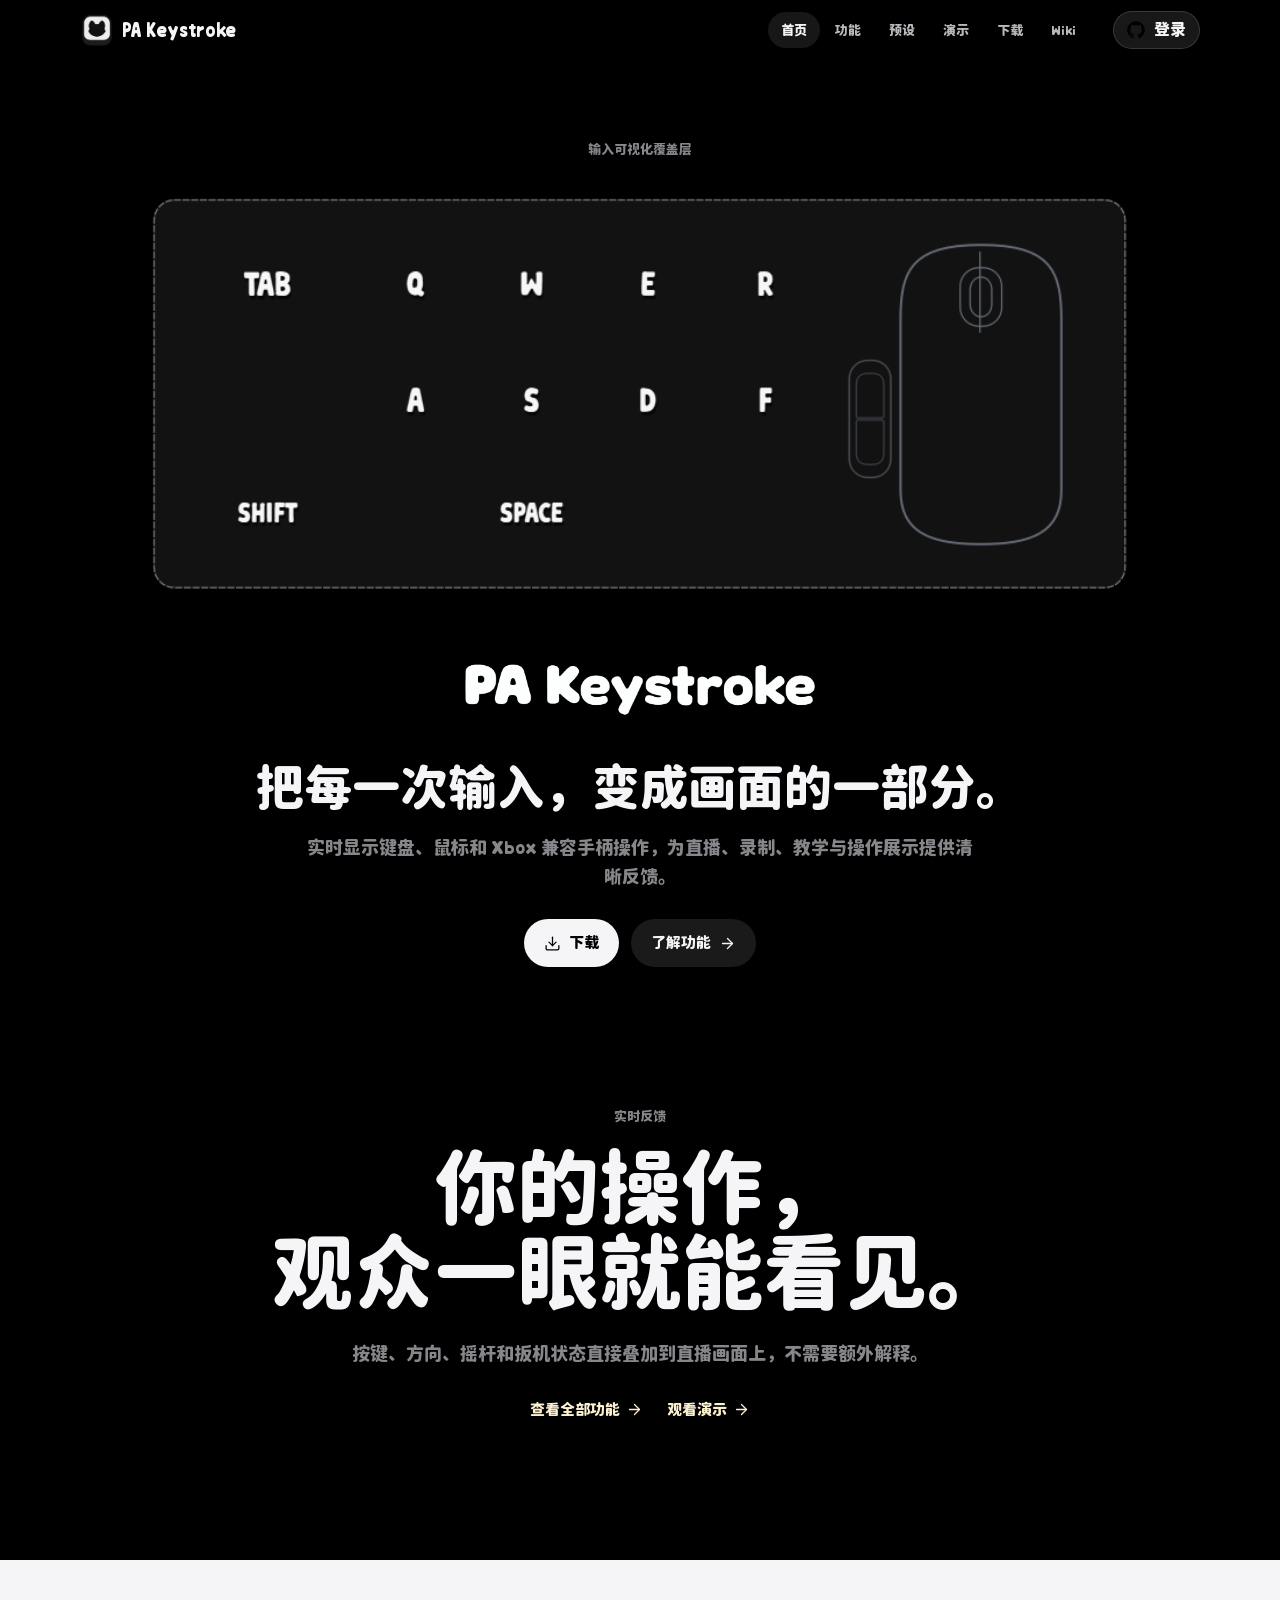
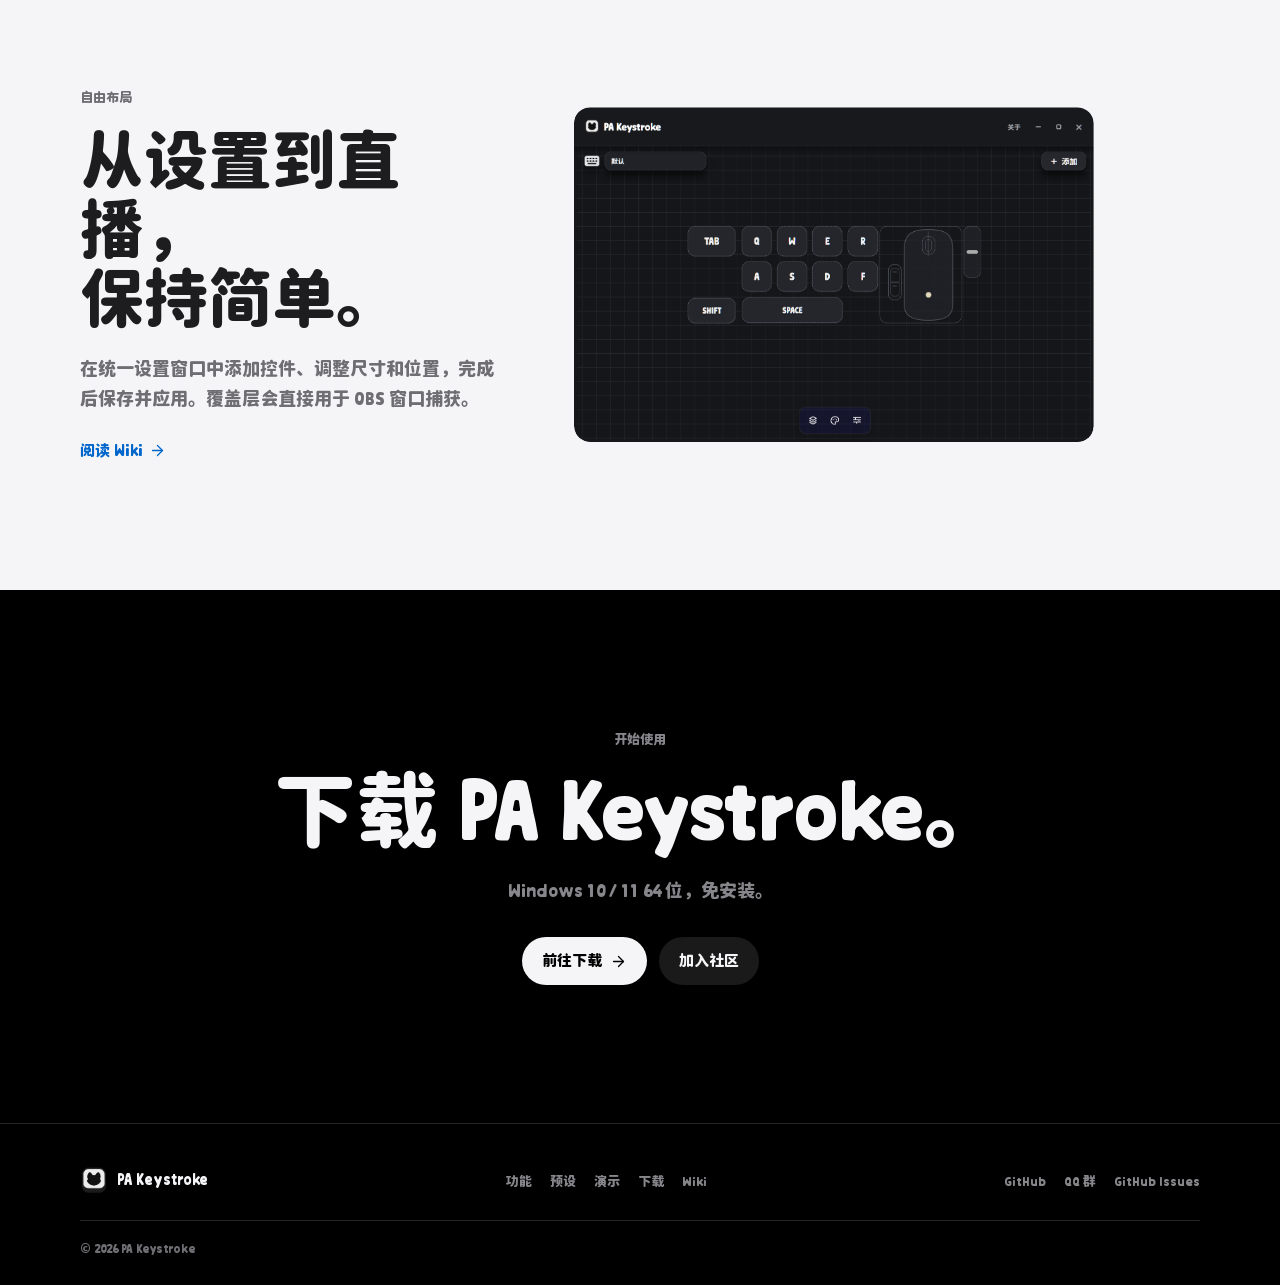
==== commit 40cef728: "updated" ====
--- a/index.html
+++ b/index.html
@@ -18,7 +18,7 @@
   <link rel="preload" href="assets/fonts/LetsParty-Bold.woff2" as="font" type="font/woff2" crossorigin>
   <link rel="preload" as="image" href="assets/brand/text.png">
   <link rel="stylesheet" href="assets/styles.css?v=20261001-6">
-  <link rel="stylesheet" href="assets/auth-header.css?v=20261002-3">
+  <link rel="stylesheet" href="assets/auth-header.css?v=20261002-5">
   <script src="assets/vendor/lucide.min.js" defer></script>
   <script src="assets/vendor/supabase.js?v=20261001-3" defer></script>
   <script src="assets/supabase-config.js?v=20261001-4" defer></script>
@@ -99,7 +99,7 @@
           <a class="text-link reveal" href="wiki.html">阅读 Wiki <i data-lucide="arrow-right" aria-hidden="true"></i></a>
         </div>
         <div class="editorial-media reveal">
-          <img src="assets/screenshots/01-main-window.png" alt="PA Keystroke 设置窗口" width="1000" height="1187" loading="lazy">
+          <img src="assets/screenshots/01-main-window.png" alt="PA Keystroke 设置窗口" width="1180" height="760" loading="lazy">
         </div>
       </div>
     </section>
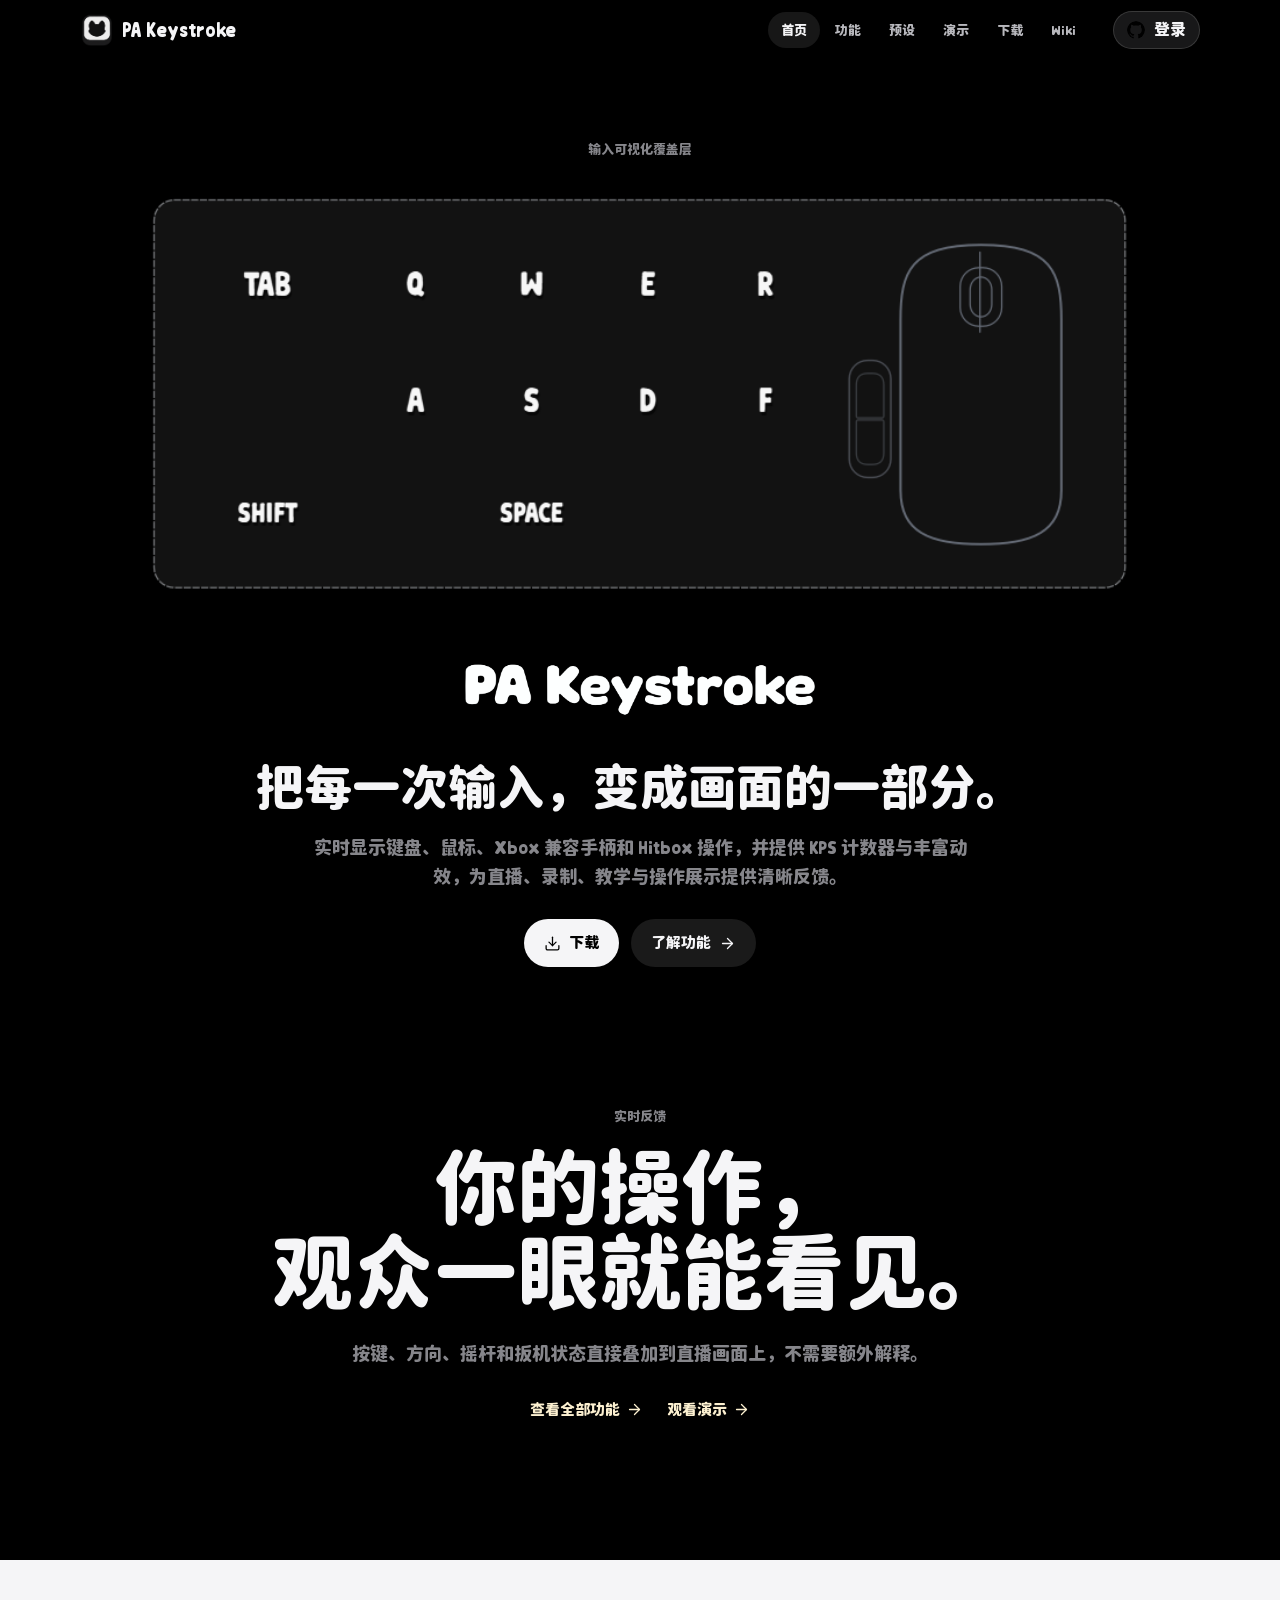
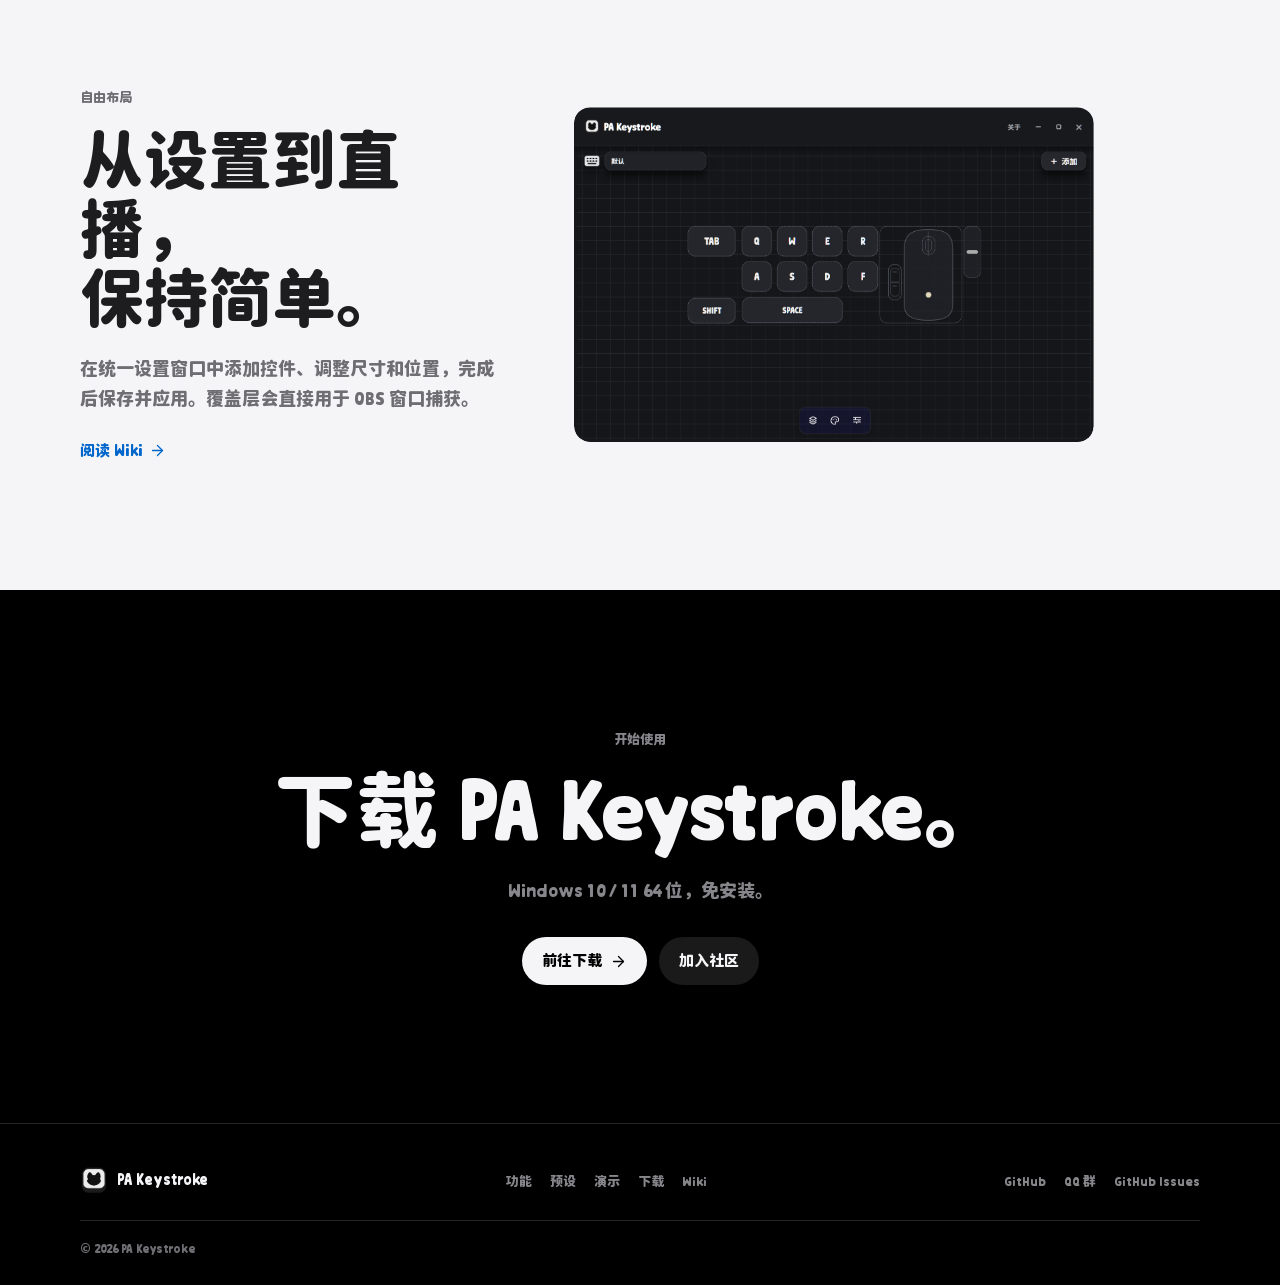
==== commit 7c814d06: "更新官网至 1.1.04" ====
--- a/index.html
+++ b/index.html
@@ -5,8 +5,8 @@
   <meta name="viewport" content="width=device-width, initial-scale=1">
   <meta name="theme-color" content="#000000">
   <meta name="color-scheme" content="dark">
-  <meta name="description" content="PA Keystroke 是一款输入可视化覆盖层工具，实时显示键盘、鼠标和 Xbox 兼容手柄操作。">
-  <meta name="keywords" content="PA Keystroke,按键显示,输入可视化,OBS,手柄显示,键盘显示">
+  <meta name="description" content="PA Keystroke 是一款输入可视化覆盖层工具，实时显示键盘、鼠标、Xbox 兼容手柄和 Hitbox 操作，并提供 KPS 计数器。">
+  <meta name="keywords" content="PA Keystroke,按键显示,输入可视化,OBS,手柄显示,键盘显示,KPS,Hitbox">
   <meta property="og:type" content="website">
   <meta property="og:title" content="PA Keystroke">
   <meta property="og:description" content="把每一次输入，变成画面的一部分。">
@@ -17,14 +17,14 @@
   <link rel="icon" type="image/png" href="assets/brand/icon.png">
   <link rel="preload" href="assets/fonts/LetsParty-Bold.woff2" as="font" type="font/woff2" crossorigin>
   <link rel="preload" as="image" href="assets/brand/text.png">
-  <link rel="stylesheet" href="assets/styles.css?v=20261001-6">
+  <link rel="stylesheet" href="assets/styles.css?v=20261104-2">
   <link rel="stylesheet" href="assets/auth-header.css?v=20261002-5">
   <script src="assets/vendor/lucide.min.js" defer></script>
   <script src="assets/vendor/supabase.js?v=20261001-3" defer></script>
   <script src="assets/supabase-config.js?v=20261001-4" defer></script>
   <script src="assets/preset-store.js?v=20261002-2" defer></script>
   <script src="assets/auth-header.js?v=20261002-3" defer></script>
-  <script src="assets/main.js?v=20261001-4" defer></script>
+  <script src="assets/main.js?v=20261104-2" defer></script>
 </head>
 <body data-page="home">
   <a class="skip-link" href="#main">跳到主要内容</a>
@@ -64,7 +64,7 @@
           <img src="assets/brand/text.png" alt="" width="430" height="99" aria-hidden="true">
         </h1>
         <p class="hero-subtitle reveal">把每一次输入，变成画面的一部分。</p>
-        <p class="hero-description reveal">实时显示键盘、鼠标和 Xbox 兼容手柄操作，为直播、录制、教学与操作展示提供清晰反馈。</p>
+        <p class="hero-description reveal">实时显示键盘、鼠标、Xbox 兼容手柄和 Hitbox 操作，并提供 KPS 计数器与丰富动效，为直播、录制、教学与操作展示提供清晰反馈。</p>
         <div class="hero-actions reveal">
           <a class="button button-primary" href="https://github.com/PA-Keystroke/PA-Keystroke-Releases/releases/latest/download/PA-Keystroke.exe">
             <i data-lucide="download" aria-hidden="true"></i>
--- a/assets/styles.css
+++ b/assets/styles.css
@@ -895,6 +895,10 @@
   clip-path: inset(0 round var(--window-radius));
 }
 
+.feature-media.portrait-media img {
+  width: min(100%, 520px);
+}
+
 .feature-block.compact-media .feature-media {
   min-height: 360px;
 }
@@ -1109,7 +1113,7 @@
 
 .spec-row {
   display: grid;
-  grid-template-columns: repeat(3, minmax(0, 1fr));
+  grid-template-columns: repeat(auto-fit, minmax(210px, 1fr));
   gap: 0;
   border-top: 1px solid var(--line-light);
   border-bottom: 1px solid var(--line-light);
